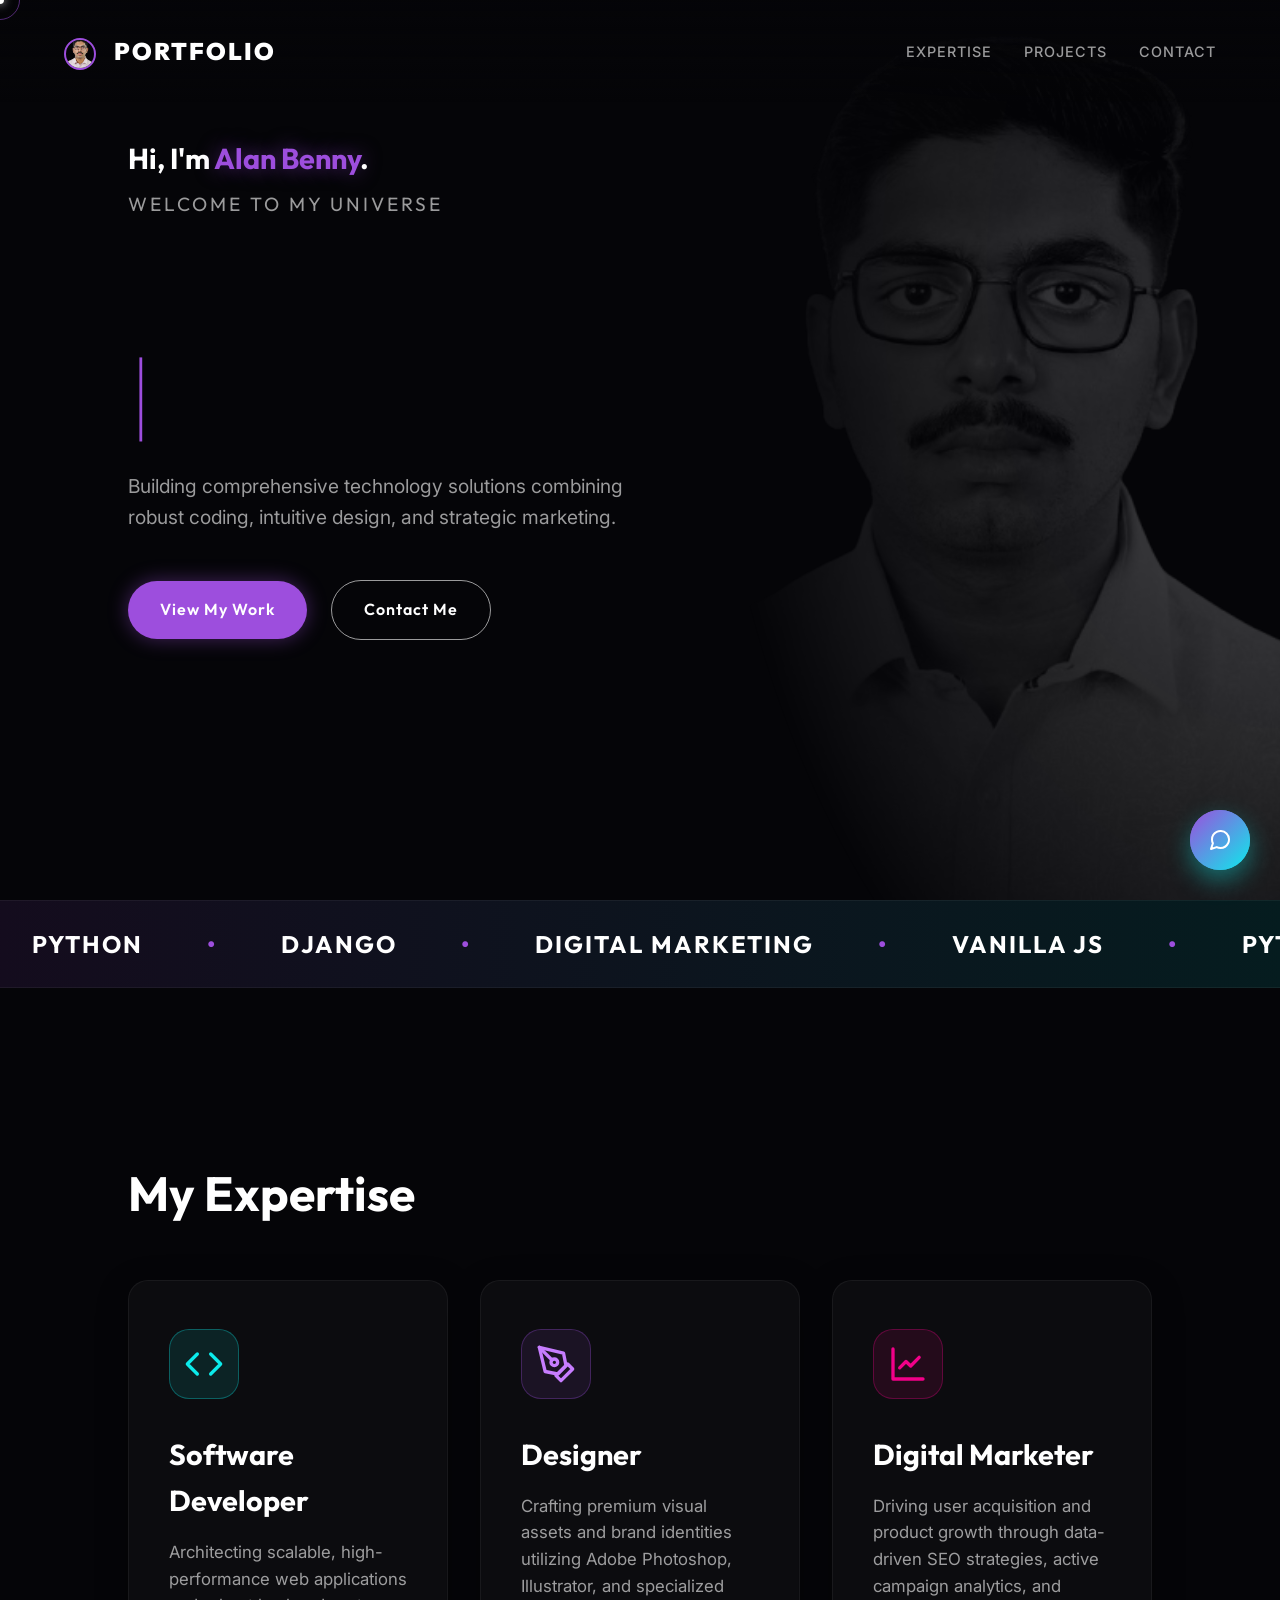
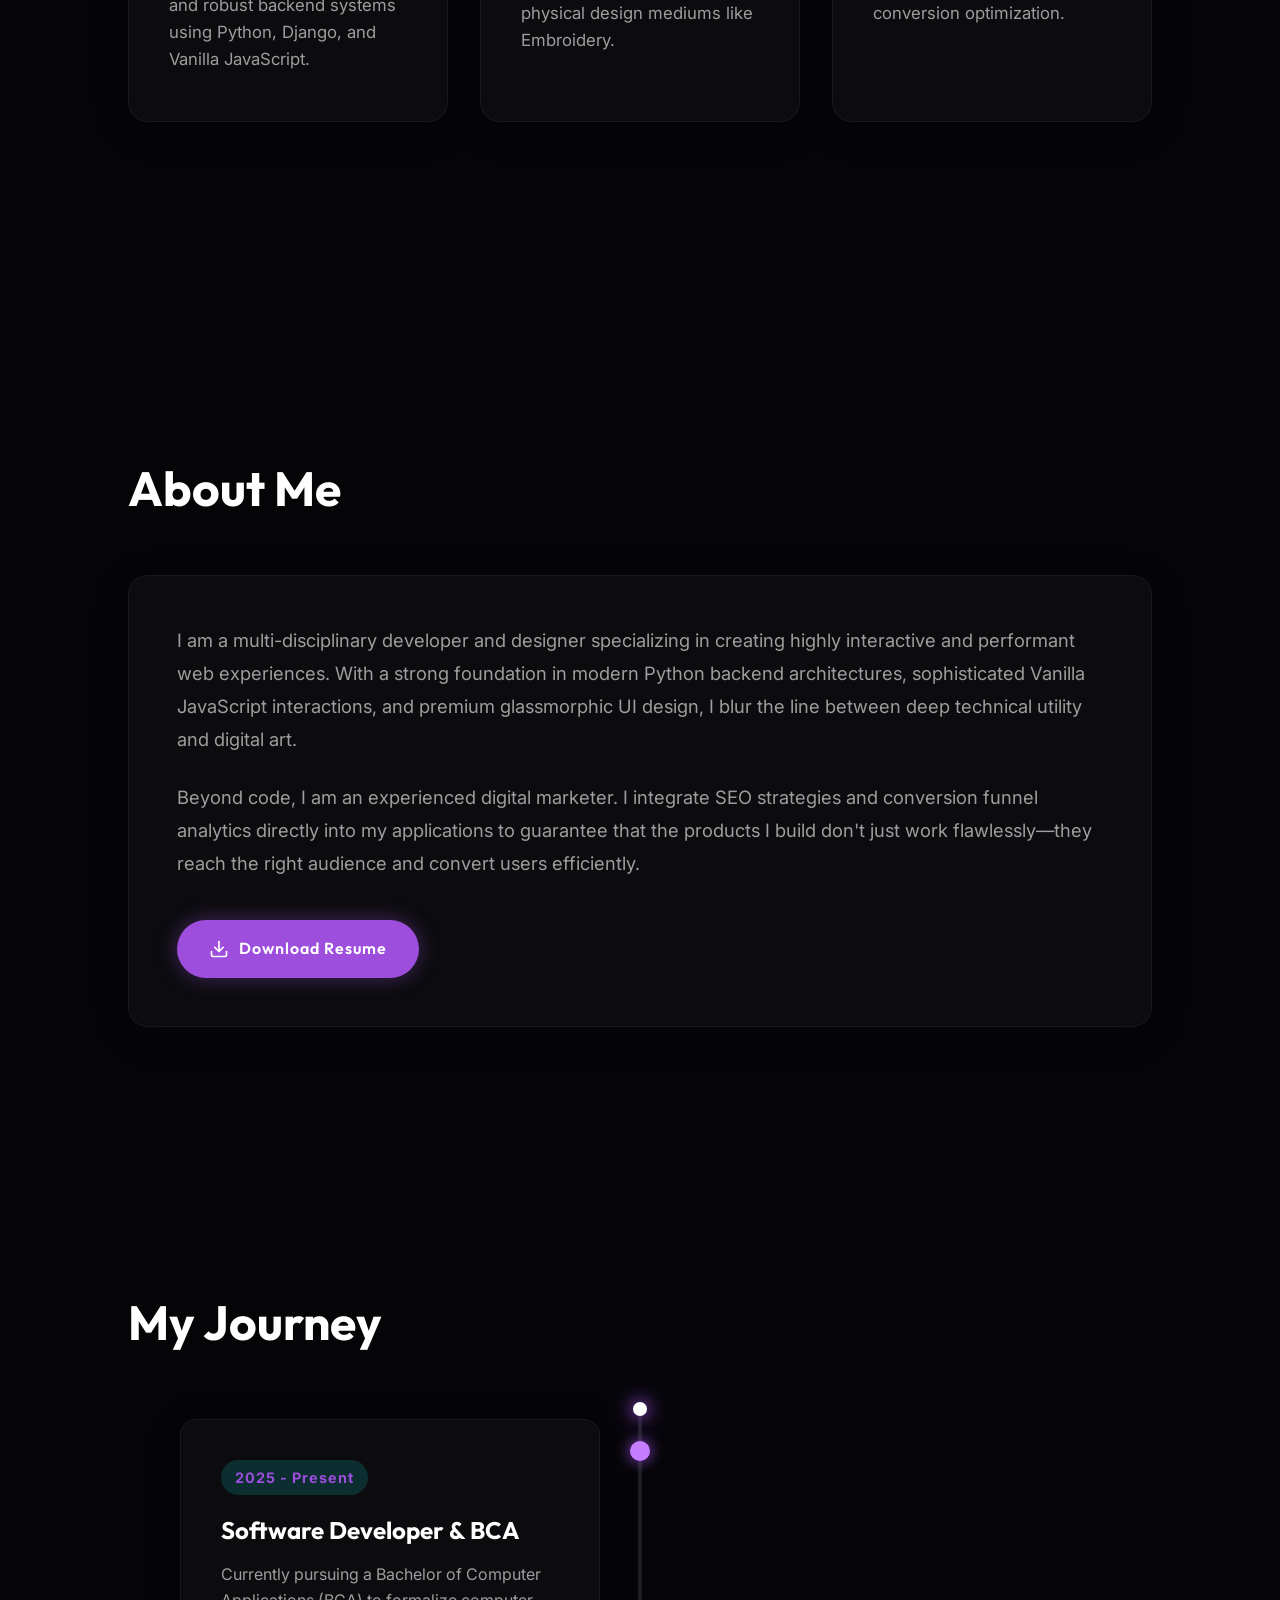
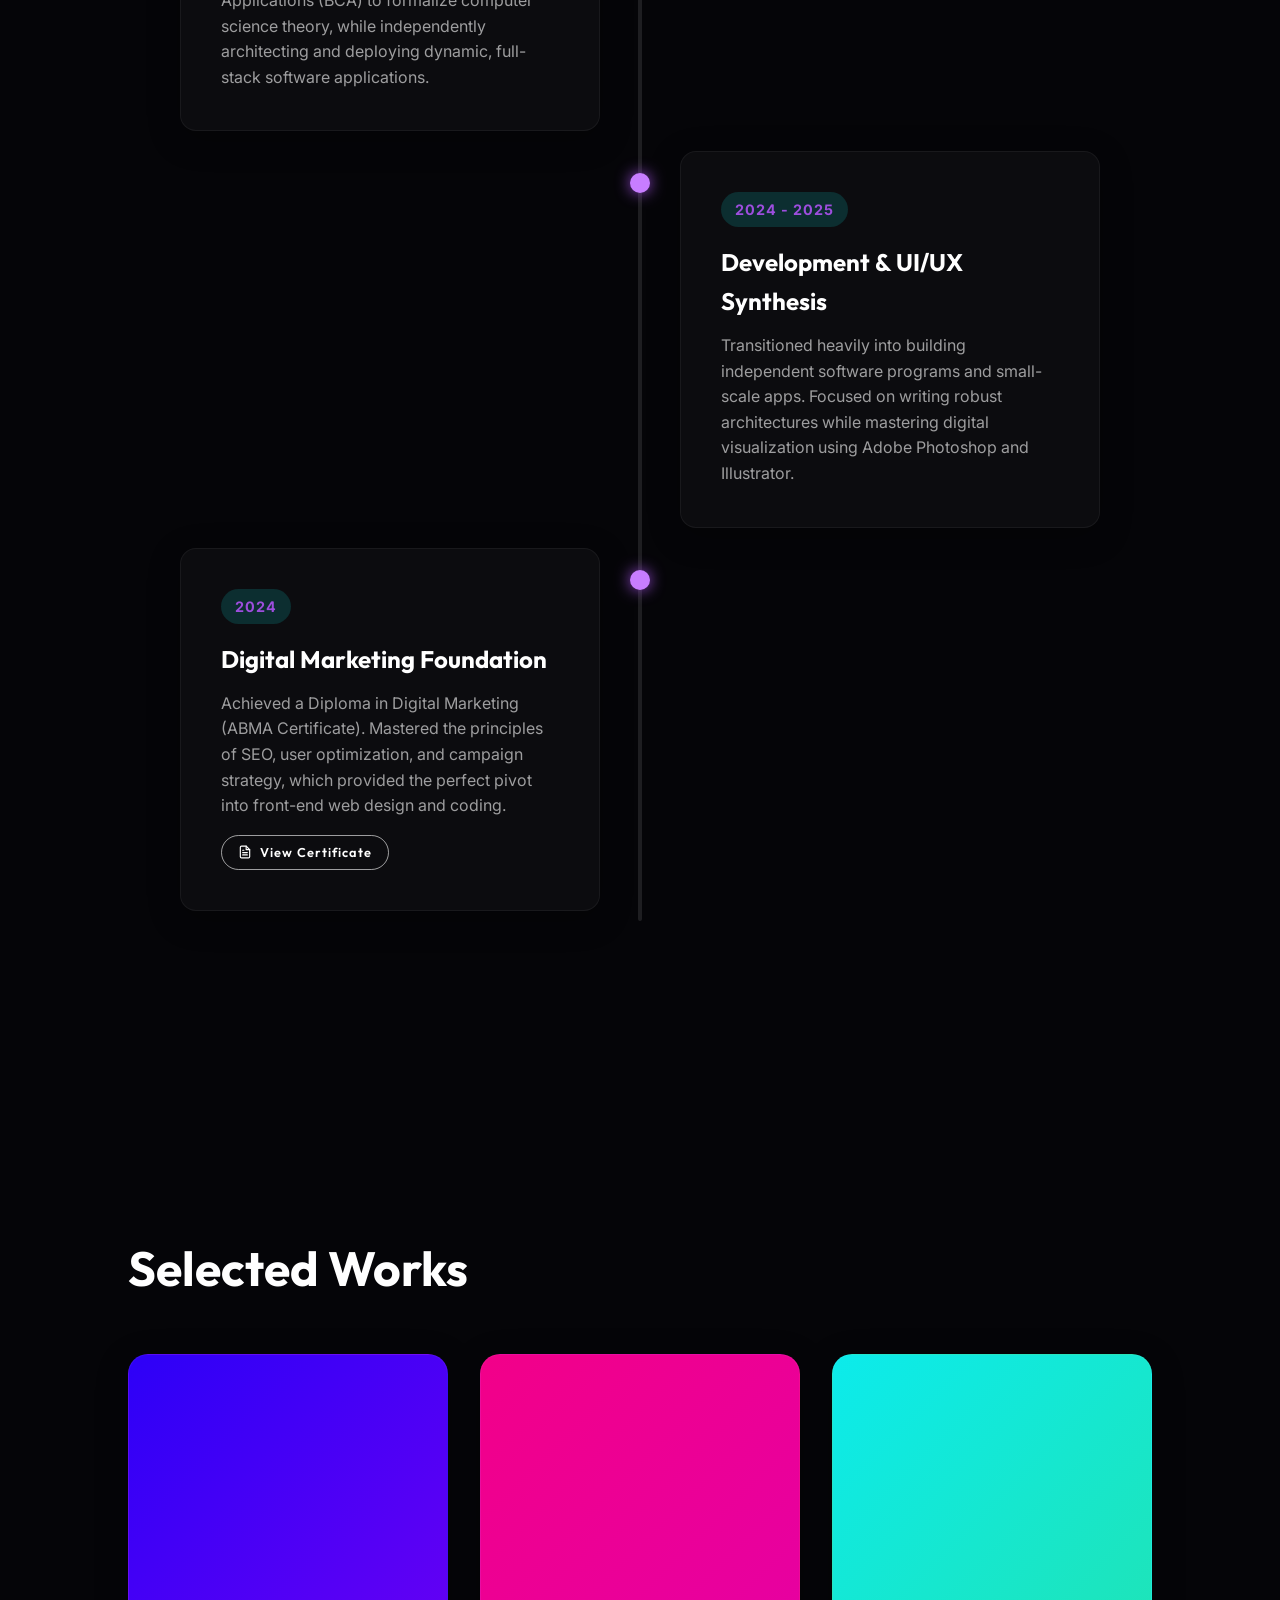
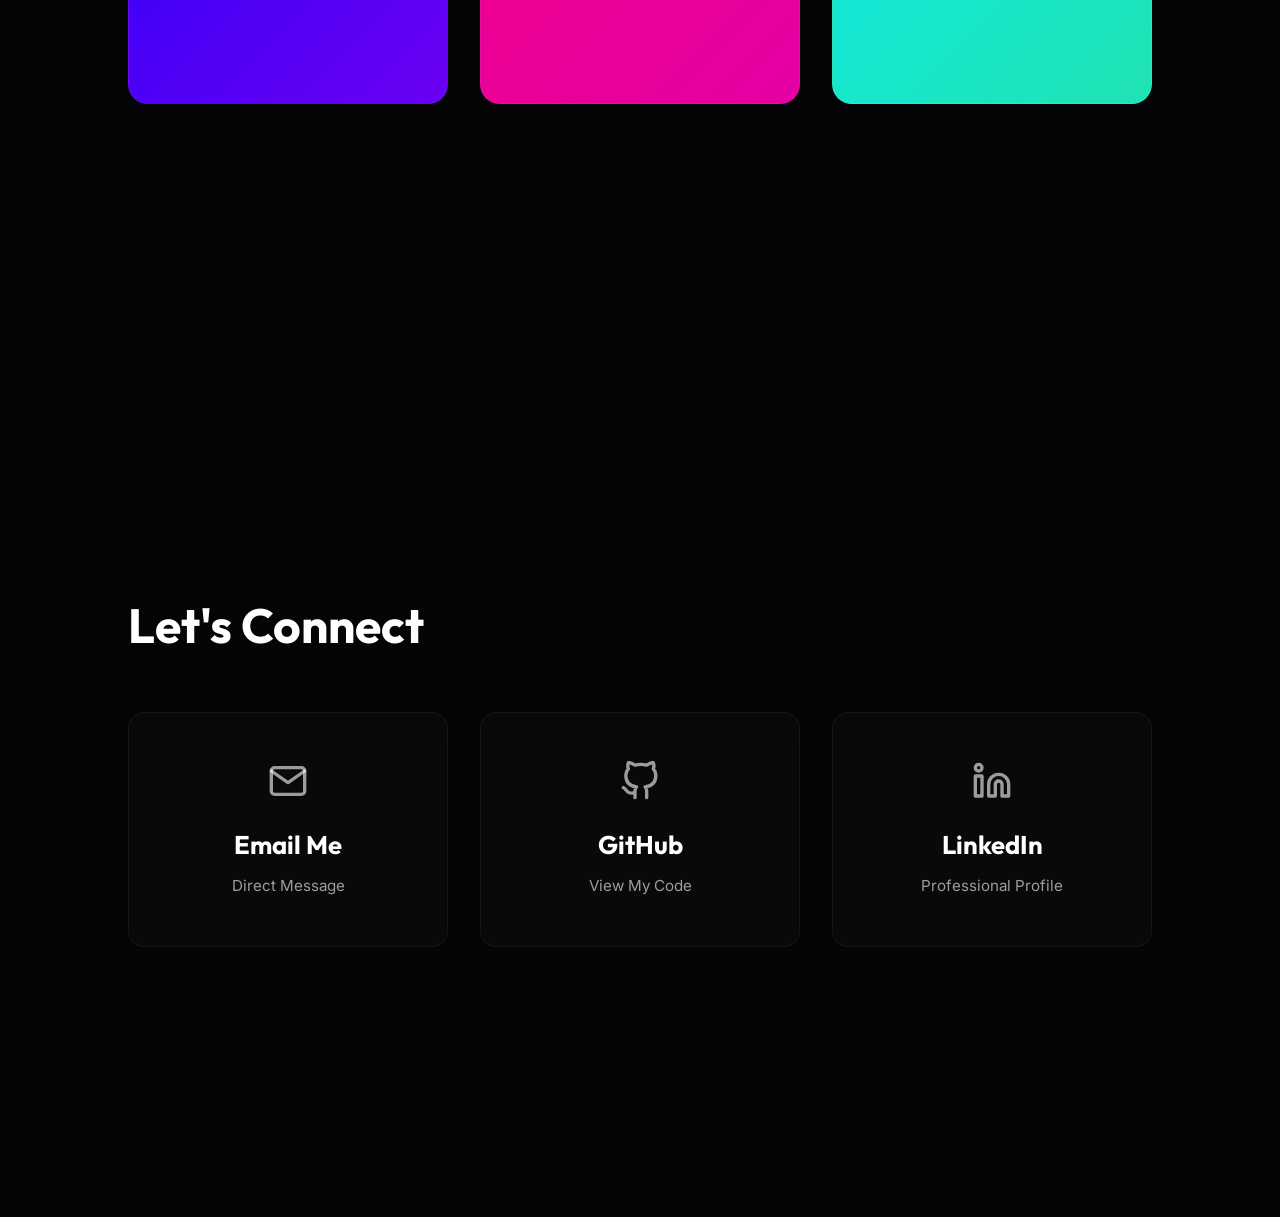
==== index.html @ 3f09ce55 "Complete 3D Personal Portfolio Build" ====
<!doctype html>
<html lang="en">
  <head>
    <meta charset="UTF-8" />
    <meta name="viewport" content="width=device-width, initial-scale=1.0" />
    <title>Portfolio | 3D Experience</title>
    <!-- Modern Typography -->
    <link rel="preconnect" href="https://fonts.googleapis.com">
    <link rel="preconnect" href="https://fonts.gstatic.com" crossorigin>
    <link href="https://fonts.googleapis.com/css2?family=Inter:wght@300;400;500;600&family=Outfit:wght@400;700;900&display=swap" rel="stylesheet">
    <link rel="stylesheet" href="./style.css">
    
    <!-- Import Maps -->
    <script type="importmap">
      {
        "imports": {
          "three": "https://esm.sh/three@0.160.0",
          "three/addons/": "https://esm.sh/three@0.160.0/examples/jsm/",
          "gsap": "https://esm.sh/gsap@3.12.4",
          "gsap/ScrollTrigger": "https://esm.sh/gsap@3.12.4/ScrollTrigger.js"
        }
      }
    </script>
  </head>
  <body>
    <!-- Custom Cursor -->
    <div class="custom-cursor"></div>
    <div class="custom-cursor-follower"></div>

    <!-- 3D Canvas Background -->
    <canvas class="webgl"></canvas>
    
    <!-- UI Overlay -->
    <div id="app">
      <nav class="navbar">
        <div class="logo">
          <img src="Alan Benny.png" alt="Logo" style="width: 32px; height: 32px; border-radius: 50%; object-fit: cover; vertical-align: middle; margin-right: 12px; border: 2px solid var(--accent-color);">
          Portfolio
        </div>
        <div class="nav-links">
          <a href="#expertise">Expertise</a>
          <a href="#projects">Projects</a>
          <a href="#contact">Contact</a>
        </div>
      </nav>

      <main class="content">
        <section id="hero" class="section">
          <!-- Melted Background Profile Photo -->
          <img src="Alan Benny.png" alt="Profile Background" class="hero-background-photo">

          <div class="hero-content">
            <p class="hero-name" style="font-size: 1.8rem; font-weight: 700; margin-bottom: 0.5rem; font-family: 'Outfit', sans-serif;">Hi, I'm <span class="accent">Alan Benny</span>.</p>
            <h2 class="subtitle">Welcome to my universe</h2>
            <h1 class="title">
              <span id="hero-type-1"></span><br>
              <span id="hero-type-2"></span><span id="hero-type-3" class="accent"></span><span class="blinking-cursor">|</span>
            </h1>
            <p class="description">Building comprehensive technology solutions combining robust coding, intuitive design, and strategic marketing.</p>
            <div class="cta-group">
              <a href="#projects" class="btn primary-btn">View My Work</a>
              <a href="#contact" class="btn secondary-btn">Contact Me</a>
            </div>
          </div>
        </section>

        <!-- Infinite Tech Stack Marquee -->
        <div class="marquee-container">
          <div class="marquee-content">
            <!-- Continuous loop text -->
            <span>PYTHON</span><span class="dot">•</span>
            <span>DJANGO</span><span class="dot">•</span>
            <span>DIGITAL MARKETING</span><span class="dot">•</span>
            <span>VANILLA JS</span><span class="dot">•</span>
            <!-- Duplicate for infinite effect -->
            <span>PYTHON</span><span class="dot">•</span>
            <span>DJANGO</span><span class="dot">•</span>
            <span>DIGITAL MARKETING</span><span class="dot">•</span>
            <span>VANILLA JS</span>
          </div>
        </div>

        <section id="expertise" class="section">
          <div class="container">
            <h2 class="section-title">My Expertise</h2>
            <div class="expertise-grid">
              
              <div class="expertise-card glass-panel" data-tilt>
                <div class="icon-wrapper software-icon">
                  <svg width="40" height="40" viewBox="0 0 24 24" fill="none" stroke="currentColor" stroke-width="2" stroke-linecap="round" stroke-linejoin="round"><polyline points="16 18 22 12 16 6"></polyline><polyline points="8 6 2 12 8 18"></polyline></svg>
                </div>
                <h3>Software Developer</h3>
                <p>Architecting scalable, high-performance web applications and robust backend systems using Python, Django, and Vanilla JavaScript.</p>
              </div>

              <div class="expertise-card glass-panel" data-tilt>
                <div class="icon-wrapper design-icon">
                  <svg width="40" height="40" viewBox="0 0 24 24" fill="none" stroke="currentColor" stroke-width="2" stroke-linecap="round" stroke-linejoin="round"><path d="M12 19l7-7 3 3-7 7-3-3z"></path><path d="M18 13l-1.5-7.5L2 2l3.5 14.5L13 18l5-5z"></path><path d="M2 2l7.586 7.586"></path><circle cx="11" cy="11" r="2"></circle></svg>
                </div>
                <h3>Designer</h3>
                <p>Crafting premium visual assets and brand identities utilizing Adobe Photoshop, Illustrator, and specialized physical design mediums like Embroidery.</p>
              </div>

              <div class="expertise-card glass-panel" data-tilt>
                <div class="icon-wrapper marketing-icon">
                  <svg width="40" height="40" viewBox="0 0 24 24" fill="none" stroke="currentColor" stroke-width="2" stroke-linecap="round" stroke-linejoin="round"><path d="M3 3v18h18"></path><path d="M18.7 8l-5.1 5.2-2.8-2.7L7 14.3"></path></svg>
                </div>
                <h3>Digital Marketer</h3>
                <p>Driving user acquisition and product growth through data-driven SEO strategies, active campaign analytics, and conversion optimization.</p>
              </div>

            </div>
          </div>
        </section>


        <section id="about" class="section">
          <div class="container">
            <h2 class="section-title">About Me</h2>
            <div class="glass-panel about-content">
              <p style="font-size: 1.15rem; color: var(--text-secondary); margin-bottom: 1.5rem; line-height: 1.8;">I am a multi-disciplinary developer and designer specializing in creating highly interactive and performant web experiences. With a strong foundation in modern Python backend architectures, sophisticated Vanilla JavaScript interactions, and premium glassmorphic UI design, I blur the line between deep technical utility and digital art.</p>
              <p style="font-size: 1.15rem; color: var(--text-secondary); margin-bottom: 2.5rem; line-height: 1.8;">Beyond code, I am an experienced digital marketer. I integrate SEO strategies and conversion funnel analytics directly into my applications to guarantee that the products I build don't just work flawlessly—they reach the right audience and convert users efficiently.</p>
              <div class="about-cta">
                <a href="Alan_Benny_Resume.pdf" class="btn primary-btn resume-btn" style="display: inline-flex; align-items: center; gap: 10px;">
                  <svg width="20" height="20" viewBox="0 0 24 24" fill="none" stroke="currentColor" stroke-width="2" stroke-linecap="round" stroke-linejoin="round"><path d="M21 15v4a2 2 0 0 1-2 2H5a2 2 0 0 1-2-2v-4"></path><polyline points="7 10 12 15 17 10"></polyline><line x1="12" y1="15" x2="12" y2="3"></line></svg>
                  Download Resume
                </a>
              </div>
            </div>
          </div>
        </section>

        <section id="journey" class="section">
          <div class="container">
            <h2 class="section-title">My Journey</h2>
            <div class="timeline">
              <div class="timeline-bg-line"></div>
              <div class="timeline-progress-line">
                <div class="timeline-progress-node"></div>
              </div>
              
              <!-- Timeline Item 1 -->
              <div class="timeline-item left">
                <div class="timeline-content glass-panel">
                  <span class="timeline-date">2025 - Present</span>
                  <h3>Software Developer & BCA</h3>
                  <p>Currently pursuing a Bachelor of Computer Applications (BCA) to formalize computer science theory, while independently architecting and deploying dynamic, full-stack software applications.</p>
                </div>
              </div>

              <!-- Timeline Item 2 -->
              <div class="timeline-item right">
                <div class="timeline-content glass-panel">
                  <span class="timeline-date">2024 - 2025</span>
                  <h3>Development & UI/UX Synthesis</h3>
                  <p>Transitioned heavily into building independent software programs and small-scale apps. Focused on writing robust architectures while mastering digital visualization using Adobe Photoshop and Illustrator.</p>
                </div>
              </div>

              <!-- Timeline Item 3 -->
              <div class="timeline-item left">
                <div class="timeline-content glass-panel">
                  <span class="timeline-date">2024</span>
                  <h3>Digital Marketing Foundation</h3>
                  <p>Achieved a Diploma in Digital Marketing (ABMA Certificate). Mastered the principles of SEO, user optimization, and campaign strategy, which provided the perfect pivot into front-end web design and coding.</p>
                  <a href="javascript:void(0)" id="viewCertBtn" class="btn secondary-btn" style="padding: 0.4rem 1rem; font-size: 0.8rem; margin-top: 1rem; display: inline-flex; align-items: center; gap: 8px;">
                    <svg width="14" height="14" viewBox="0 0 24 24" fill="none" stroke="currentColor" stroke-width="2" stroke-linecap="round" stroke-linejoin="round"><path d="M14 2H6a2 2 0 0 0-2 2v16a2 2 0 0 0 2 2h12a2 2 0 0 0 2-2V8z"></path><polyline points="14 2 14 8 20 8"></polyline><line x1="16" y1="13" x2="8" y2="13"></line><line x1="16" y1="17" x2="8" y2="17"></line><polyline points="10 9 9 9 8 9"></polyline></svg>
                    View Certificate
                  </a>
                </div>
              </div>

            </div>
          </div>
        </section>

        <section id="projects" class="section">
          <div class="container">
            <h2 class="section-title">Selected Works</h2>
            <div class="projects-grid">
              <div class="project-card glass-panel">
                <div class="project-overlay">
                  <h3>Benny Stores</h3>
                  <p>Credit & Inventory Management System</p>
                  <a href="project-benny.html" class="btn primary-btn btn-sm">View Project</a>
                </div>
              </div>
              <div class="project-card glass-panel">
                <div class="project-overlay">
                  <h3>FinanceTrack</h3>
                  <p>Group Expensing & Settlement Algorithm</p>
                  <a href="project-finance.html" class="btn primary-btn btn-sm">View Project</a>
                </div>
              </div>
              <div class="project-card glass-panel">
                <div class="project-overlay">
                  <h3>Upcoming Projects</h3>
                  <p>Next-Gen Applications built with AI Assistance</p>
                  <a href="project-upcoming.html" class="btn primary-btn btn-sm">View Pipeline</a>
                </div>
              </div>
            </div>
          </div>
        </section>

        <section id="contact" class="section">
          <div class="container">
            <h2 class="section-title">Let's Connect</h2>
            <div class="social-grid">
              <a href="mailto:alanbennyvellanjiyil@gmail.com" class="social-card glass-panel" target="_blank" rel="noopener">
                <!-- SVG Email Box -->
                <svg width="40" height="40" viewBox="0 0 24 24" fill="none" stroke="currentColor" stroke-width="2" stroke-linecap="round" stroke-linejoin="round"><path d="M4 4h16c1.1 0 2 .9 2 2v12c0 1.1-.9 2-2 2H4c-1.1 0-2-.9-2-2V6c0-1.1.9-2 2-2z"></path><polyline points="22,6 12,13 2,6"></polyline></svg>
                <h3>Email Me</h3>
                <p>Direct Message</p>
              </a>
              <a href="https://github.com/Alan212004" class="social-card glass-panel" target="_blank" rel="noopener">
                <!-- SVG Github -->
                <svg width="40" height="40" viewBox="0 0 24 24" fill="none" stroke="currentColor" stroke-width="2" stroke-linecap="round" stroke-linejoin="round"><path d="M9 19c-5 1.5-5-2.5-7-3m14 6v-3.87a3.37 3.37 0 0 0-.94-2.61c3.14-.35 6.44-1.54 6.44-7A5.44 5.44 0 0 0 20 4.77 5.07 5.07 0 0 0 19.91 1S18.73.65 16 2.48a13.38 13.38 0 0 0-7 0C6.27.65 5.09 1 5.09 1A5.07 5.07 0 0 0 5 4.77a5.44 5.44 0 0 0-1.5 3.78c0 5.42 3.3 6.61 6.44 7A3.37 3.37 0 0 0 9 18.13V22"></path></svg>
                <h3>GitHub</h3>
                <p>View My Code</p>
              </a>
              <a href="https://www.linkedin.com/in/alan-benny-87a0582b9/" class="social-card glass-panel" target="_blank" rel="noopener">
                <!-- SVG LinkedIn -->
                <svg width="40" height="40" viewBox="0 0 24 24" fill="none" stroke="currentColor" stroke-width="2" stroke-linecap="round" stroke-linejoin="round"><path d="M16 8a6 6 0 0 1 6 6v7h-4v-7a2 2 0 0 0-2-2 2 2 0 0 0-2 2v7h-4v-7a6 6 0 0 1 6-6z"></path><rect x="2" y="9" width="4" height="12"></rect><circle cx="4" cy="4" r="2"></circle></svg>
                <h3>LinkedIn</h3>
                <p>Professional Profile</p>
              </a>
            </div>
          </div>
        </section>

      </main>
    </div>

    <!-- AI Assistant Orb & Chat -->
    <div id="aiOrb" class="ai-orb">
      <svg width="24" height="24" viewBox="0 0 24 24" fill="none" stroke="currentColor" stroke-width="2" stroke-linecap="round" stroke-linejoin="round"><path d="M21 11.5a8.38 8.38 0 0 1-.9 3.8 8.5 8.5 0 0 1-7.6 4.7 8.38 8.38 0 0 1-3.8-.9L3 21l1.9-5.7a8.38 8.38 0 0 1-.9-3.8 8.5 8.5 0 0 1 4.7-7.6 8.38 8.38 0 0 1 3.8-.9h.5a8.48 8.48 0 0 1 8 8v.5z"></path></svg>
      <div class="orb-pulse"></div>
    </div>

    <div id="aiChatWindow" class="ai-chat-window glass-panel" style="display: none;">
      <div class="chat-header">
        <div class="header-left">
          <div class="status-dot"></div>
          <h4>Alan-AI</h4>
        </div>
        <button id="closeChat" class="close-chat-btn">&times;</button>
      </div>
      <div id="chatMessages" class="chat-messages">
        <div class="message ai-message">
          Hello! I am Alan's automated assistant. Ask me anything about his skills, projects, or how to contact him.
        </div>
      </div>
      <form id="chatForm" class="chat-input-area">
        <input type="text" id="chatInput" placeholder="Ask about Python, marketing..." required autocomplete="off">
        <button type="submit" class="send-btn">
          <svg width="18" height="18" viewBox="0 0 24 24" fill="none" stroke="currentColor" stroke-width="2"><line x1="22" y1="2" x2="11" y2="13"></line><polygon points="22 2 15 22 11 13 2 9 22 2"></polygon></svg>
        </button>
      </form>
    </div>

    <!-- Certificate Modal -->
    <div id="certModal" class="modal-overlay" style="display: none;">
      <div class="modal-container glass-panel">
        <div class="modal-header">
          <h3>ABMA Certification</h3>
          <button id="closeCert" class="close-modal-btn">&times;</button>
        </div>
        <div class="modal-body">
          <iframe id="certFrame" src="" width="100%" height="100%" frameborder="0"></iframe>
        </div>
      </div>
    </div>

    <script type="module" src="./main.js"></script>
  </body>
</html>
---- style.css ----
:root {
  --bg-color: #050508;
  --text-primary: #ffffff;
  --text-secondary: rgba(255, 255, 255, 0.6);
  --accent-color: #9d4edd;
  --accent-hover: #c77dff;
  --glass-bg: rgba(255, 255, 255, 0.03);
  --glass-border: rgba(255, 255, 255, 0.05);
}

* {
  margin: 0;
  padding: 0;
  box-sizing: border-box;
}

html {
  scroll-behavior: smooth;
}

body {
  font-family: 'Inter', sans-serif;
  background-color: var(--bg-color);
  color: var(--text-primary);
  overflow-x: hidden;
  line-height: 1.6;
  cursor: none; /* Hide default for custom cursor */
}

/* Custom Cursor */
.custom-cursor, .custom-cursor-follower {
  position: fixed;
  pointer-events: none;
  z-index: 9999;
  border-radius: 50%;
  transform: translate(-50%, -50%);
  transition: width 0.3s, height 0.3s, background 0.3s;
}

.custom-cursor {
  width: 8px;
  height: 8px;
  background-color: var(--text-primary);
  box-shadow: 0 0 10px rgba(255, 255, 255, 0.8);
}

.custom-cursor-follower {
  width: 40px;
  height: 40px;
  border: 1px solid rgba(157, 78, 221, 0.5);
}

.custom-cursor-follower.active {
  width: 60px;
  height: 60px;
  border-color: #0cebeb;
  background: rgba(12, 235, 235, 0.1);
}

h1, h2, h3, h4, .logo, .accent {
  font-family: 'Outfit', sans-serif;
}

.accent {
  color: var(--accent-color);
  text-shadow: 0 0 20px rgba(157, 78, 221, 0.5);
}

/* 3D Canvas Background */
canvas.webgl {
  position: fixed;
  top: 0;
  left: 0;
  width: 100vw;
  height: 100vh;
  outline: none;
  z-index: 0;
  pointer-events: none; /* Let clicks pass through to UI */
}

/* UI Structure */
#app {
  position: relative;
  z-index: 10;
  width: 100%;
}

.navbar {
  position: fixed;
  top: 0;
  left: 0;
  width: 100%;
  padding: 2rem 5%;
  display: flex;
  justify-content: space-between;
  align-items: center;
  z-index: 100;
  background: linear-gradient(to bottom, rgba(5,5,8,0.9) 0%, rgba(5,5,8,0) 100%);
}

.logo {
  font-size: 1.5rem;
  font-weight: 900;
  letter-spacing: 2px;
  text-transform: uppercase;
  cursor: pointer;
}

.nav-links {
  display: flex;
  gap: 2rem;
}

.nav-links a {
  color: var(--text-secondary);
  text-decoration: none;
  font-size: 0.9rem;
  font-weight: 500;
  transition: color 0.3s ease;
  text-transform: uppercase;
  letter-spacing: 1px;
}

.nav-links a:hover {
  color: var(--text-primary);
}

/* Tech Stack Marquee */
.marquee-container {
  width: 100vw;
  overflow: hidden;
  background: linear-gradient(90deg, rgba(157, 78, 221, 0.1), rgba(12, 235, 235, 0.1));
  padding: 1.5rem 0;
  border-top: 1px solid var(--glass-border);
  border-bottom: 1px solid var(--glass-border);
  position: relative;
  z-index: 5;
}

.marquee-content {
  display: flex;
  white-space: nowrap;
  animation: marquee 20s linear infinite;
}

.marquee-content span {
  font-family: 'Outfit', sans-serif;
  font-size: 1.5rem;
  font-weight: 700;
  color: var(--text-primary);
  letter-spacing: 2px;
  margin: 0 2rem;
}

.marquee-content .dot {
  color: var(--accent-color);
}

@keyframes marquee {
  0% { transform: translateX(0); }
  100% { transform: translateX(-50%); } 
}

.section {
  min-height: 100vh;
  padding: 6rem 10%;
  display: flex;
  flex-direction: column;
  justify-content: center;
  position: relative;
}

#hero {
  padding-top: 15vh;
  justify-content: flex-start;
}

.hero-background-photo {
  position: fixed; /* Fixes it to screen so it doesn't disappear on scroll */
  top: 0;
  right: 0; /* Originally placed on the right per user request */
  height: 100vh;
  width: 45vw; /* Keeps it strictly on the side */
  object-fit: cover;
  object-position: top center;
  z-index: 0; /* Sits at the very bottom beneath text */
  opacity: 0.25; /* Subliminal blending so text is readable */
  filter: grayscale(100%) contrast(1.2) brightness(0.8);
  /* Melts the left and bottom edges perfectly into the background */
  -webkit-mask-image: radial-gradient(ellipse 100% 100% at 100% 30%, black 40%, transparent 100%);
  mask-image: radial-gradient(ellipse 100% 100% at 100% 30%, black 40%, transparent 100%);
  pointer-events: none;
  mix-blend-mode: luminosity;
}

.subtitle {
  font-size: 1.2rem;
  font-weight: 400;
  color: var(--text-secondary);
  margin-bottom: 1rem;
  letter-spacing: 3px;
  text-transform: uppercase;
}

.title {
  font-size: clamp(3rem, 8vw, 6rem);
  font-weight: 900;
  line-height: 1.1;
  margin-bottom: 1.5rem;
}

.blinking-cursor {
  font-weight: 100;
  color: var(--accent-color);
  animation: blink 1s step-end infinite;
}

@keyframes blink {
  0%, 100% { opacity: 1; }
  50% { opacity: 0; }
}

.description {
  font-size: 1.2rem;
  color: var(--text-secondary);
  max-width: 500px;
  margin-bottom: 3rem;
}

.cta-group {
  display: flex;
  gap: 1.5rem;
  align-items: center;
}

.btn {
  padding: 1rem 2rem;
  border-radius: 30px;
  text-decoration: none;
  font-weight: 600;
  transition: all 0.3s ease;
  font-family: 'Outfit', sans-serif;
  letter-spacing: 1px;
}

.primary-btn {
  background-color: var(--accent-color);
  color: white;
  box-shadow: 0 0 20px rgba(157, 78, 221, 0.4);
}

.primary-btn:hover {
  background-color: var(--accent-hover);
  box-shadow: 0 0 30px rgba(157, 78, 221, 0.6);
  transform: translateY(-2px);
}

.secondary-btn {
  background-color: transparent;
  color: var(--text-primary);
  border: 1px solid var(--text-secondary);
}

.secondary-btn:hover {
  border-color: var(--text-primary);
  background-color: rgba(255,255,255,0.05);
  transform: translateY(-2px);
}

/* Glassmorphism Classes */
.glass-panel {
  background: var(--glass-bg);
  backdrop-filter: blur(10px);
  -webkit-backdrop-filter: blur(10px);
  border: 1px solid var(--glass-border);
  border-radius: 20px;
  padding: 3rem;
  box-shadow: 0 8px 32px 0 rgba(0, 0, 0, 0.3);
}

.section-title {
  font-size: 3rem;
  margin-bottom: 3rem;
  font-weight: 700;
}

.container {
  max-width: 1200px;
  width: 100%;
}

/* --- Expertise Section --- */
.expertise-grid {
  display: grid;
  grid-template-columns: repeat(auto-fit, minmax(300px, 1fr));
  gap: 2rem;
}

.expertise-card {
  padding: 3rem 2.5rem;
  display: flex;
  flex-direction: column;
  align-items: flex-start;
  transition: transform 0.4s ease, box-shadow 0.4s ease;
  transform-style: preserve-3d;
}

.expertise-card:hover {
  box-shadow: 0 15px 40px rgba(0, 0, 0, 0.5);
  border-color: rgba(255, 255, 255, 0.1);
}

.icon-wrapper {
  width: 70px;
  height: 70px;
  border-radius: 20px;
  display: flex;
  justify-content: center;
  align-items: center;
  margin-bottom: 2rem;
  transform: translateZ(30px);
}

.software-icon {
  background: rgba(12, 235, 235, 0.1);
  color: #0cebeb;
  border: 1px solid rgba(12, 235, 235, 0.3);
}

.design-icon {
  background: rgba(157, 78, 221, 0.1);
  color: #c77dff;
  border: 1px solid rgba(157, 78, 221, 0.3);
}

.marketing-icon {
  background: rgba(242, 0, 137, 0.1);
  color: #f20089;
  border: 1px solid rgba(242, 0, 137, 0.3);
}

.expertise-card h3 {
  font-size: 1.8rem;
  margin-bottom: 1rem;
  transform: translateZ(20px);
}

.expertise-card p {
  color: var(--text-secondary);
  font-size: 1.05rem;
  transform: translateZ(10px);
}

/* --- Journey Timeline --- */
.timeline {
  position: relative;
  max-width: 1000px;
  margin: 0 auto;
}

/* The vertical background line */
.timeline-bg-line {
  position: absolute;
  width: 4px;
  background: rgba(255, 255, 255, 0.1);
  top: 0;
  bottom: 0;
  left: 50%;
  margin-left: -2px;
  border-radius: 2px;
}

/* The glowing progress line */
.timeline-progress-line {
  position: absolute;
  width: 4px;
  background: linear-gradient(to bottom, rgba(12, 235, 235, 0), var(--accent-color));
  top: 0;
  height: 0%; /* GSAP animates this */
  left: 50%;
  margin-left: -2px;
  border-radius: 2px;
  box-shadow: 0 0 15px var(--accent-color);
  z-index: 0;
}

/* The moving glowing dot at the bottom of the progress line */
.timeline-progress-node {
  position: absolute;
  width: 14px;
  height: 14px;
  background: #fff;
  border-radius: 50%;
  bottom: 0;
  left: 50%;
  transform: translate(-50%, 50%);
  box-shadow: 0 0 15px var(--accent-color), 0 0 30px var(--accent-color);
  z-index: 2;
  animation: holographicPulse 2s infinite alternate;
}

@keyframes holographicPulse {
  0% { transform: translate(-50%, 50%) scale(1); opacity: 0.8; box-shadow: 0 0 10px var(--accent-color); }
  50% { transform: translate(-50%, 50%) scale(1.3); opacity: 1; box-shadow: 0 0 25px var(--accent-hover), 0 0 40px var(--accent-color); }
  100% { transform: translate(-50%, 50%) scale(0.9); opacity: 0.9; box-shadow: 0 0 15px var(--accent-color); }
}

.timeline-item {
  padding: 10px 40px;
  position: relative;
  background-color: inherit;
  width: 50%;
}

/* Dots on the line */
.timeline-item::after {
  content: '';
  position: absolute;
  width: 20px;
  height: 20px;
  right: -10px;
  background-color: var(--accent-hover);
  border: 4px solid var(--background);
  top: 32px;
  border-radius: 50%;
  z-index: 1;
  box-shadow: 0 0 15px var(--accent-color);
}

.timeline-item.left {
  left: 0;
}

.timeline-item.right {
  left: 50%;
}

/* Fix right item dots to the left side */
.timeline-item.right::after {
  left: -10px;
}

.timeline-content {
  padding: 2.5rem;
  border-radius: 16px;
  transform: translateY(0);
}

.timeline-date {
  display: inline-block;
  padding: 6px 14px;
  background: rgba(12, 235, 235, 0.15);
  color: var(--accent-color);
  border-radius: 20px;
  font-size: 0.9rem;
  font-weight: 700;
  margin-bottom: 1rem;
  letter-spacing: 1px;
}

.timeline-content h3 {
  font-size: 1.5rem;
  margin-bottom: 0.8rem;
}

.timeline-content p {
  color: var(--text-secondary);
  line-height: 1.6;
}

/* Mobile responsive timeline */
@media screen and (max-width: 768px) {
  .timeline-bg-line, .timeline-progress-line {
    left: 31px;
  }
  .timeline-item {
    width: 100%;
    padding-left: 70px;
    padding-right: 25px;
  }
  .timeline-item.left::after, .timeline-item.right::after {
    left: 21px;
  }
  .timeline-item.right {
    left: 0%;
  }
}

.projects-grid {
  display: grid;
  grid-template-columns: repeat(auto-fit, minmax(300px, 1fr));
  gap: 2rem;
}

.project-card {
  height: 350px;
  position: relative;
  overflow: hidden;
  padding: 0;
  border-radius: 20px;
  background-size: cover;
  background-position: center;
  transition: transform 0.4s ease, box-shadow 0.4s ease;
}

.project-card:nth-child(1) { background: linear-gradient(135deg, #2d00f7, #6a00f4); }
.project-card:nth-child(2) { background: linear-gradient(135deg, #f20089, #e500a4); }
.project-card:nth-child(3) { background: linear-gradient(135deg, #0cebeb, #20e3b2); }

.project-card:hover {
  transform: translateY(-10px);
  box-shadow: 0 15px 40px rgba(0, 0, 0, 0.5);
}

.project-overlay {
  position: absolute;
  top: 0;
  left: 0;
  width: 100%;
  height: 100%;
  background: linear-gradient(to top, rgba(15, 15, 20, 0.95), rgba(15, 15, 20, 0.1));
  display: flex;
  flex-direction: column;
  justify-content: flex-end;
  padding: 2.5rem;
  opacity: 0;
  transition: opacity 0.4s ease;
}

.project-card:hover .project-overlay {
  opacity: 1;
}

.project-overlay h3 {
  font-size: 1.5rem;
  margin-bottom: 0.5rem;
}

.project-overlay p {
  font-size: 0.9rem;
  color: var(--text-secondary);
  margin-bottom: 1.5rem;
}

.btn-sm {
  padding: 0.5rem 1.2rem;
  font-size: 0.9rem;
  width: fit-content;
}

.social-grid {
  display: grid;
  grid-template-columns: repeat(auto-fit, minmax(280px, 1fr));
  gap: 2rem;
  margin-top: 1rem;
}

.social-card {
  display: flex;
  flex-direction: column;
  align-items: center;
  justify-content: center;
  padding: 3rem 2rem;
  text-decoration: none;
  transition: transform 0.4s cubic-bezier(0.175, 0.885, 0.32, 1.275), box-shadow 0.4s, border-color 0.4s;
  border-radius: 16px;
  background: rgba(255, 255, 255, 0.02);
}

.social-card:hover {
  transform: translateY(-12px) scale(1.03);
  border-color: var(--accent-color);
  background: rgba(255, 255, 255, 0.05);
  box-shadow: 0 15px 35px rgba(12, 235, 235, 0.15);
}

.social-card svg {
  color: var(--text-secondary);
  margin-bottom: 1.5rem;
  transition: transform 0.4s ease, color 0.4s ease;
}

.social-card:hover svg {
  transform: scale(1.2);
  color: #0cebeb;
}

.social-card h3 {
  font-size: 1.6rem;
  font-family: 'Outfit', sans-serif;
  color: var(--text-primary);
  margin-bottom: 0.5rem;
  font-weight: 700;
}

.social-card p {
  color: var(--text-secondary);
  font-size: 0.95rem;
}

/* --- 10. Alan-AI Assistant --- */
.ai-orb {
  position: fixed;
  bottom: 30px;
  right: 30px;
  width: 60px;
  height: 60px;
  background: linear-gradient(135deg, var(--accent-color), #0cebeb);
  border-radius: 50%;
  display: flex;
  justify-content: center;
  align-items: center;
  cursor: pointer;
  z-index: 9000;
  box-shadow: 0 10px 25px rgba(12, 235, 235, 0.4);
  transition: transform 0.3s cubic-bezier(0.175, 0.885, 0.32, 1.275);
}

.ai-orb:hover {
  transform: scale(1.1) translateY(-5px);
}

.ai-orb svg {
  color: white;
  z-index: 2;
}

.orb-pulse {
  position: absolute;
  top: 0; left: 0; width: 100%; height: 100%;
  background: inherit;
  border-radius: 50%;
  z-index: 1;
  animation: pulseOrb 2s infinite ease-out;
}

@keyframes pulseOrb {
  0% { transform: scale(1); opacity: 0.8; }
  100% { transform: scale(1.6); opacity: 0; }
}

.ai-chat-window {
  position: fixed;
  bottom: 100px;
  right: 30px;
  width: 350px;
  height: 480px;
  z-index: 9000;
  display: flex;
  flex-direction: column;
  padding: 0;
  overflow: hidden;
  transform-origin: bottom right;
  animation: chatPop 0.3s cubic-bezier(0.175, 0.885, 0.32, 1.275);
}

@keyframes chatPop {
  0% { transform: scale(0.5); opacity: 0; }
  100% { transform: scale(1); opacity: 1; }
}

.chat-header {
  padding: 1.2rem 1.5rem;
  background: rgba(0, 0, 0, 0.3);
  border-bottom: 1px solid var(--glass-border);
  display: flex;
  justify-content: space-between;
  align-items: center;
}

.header-left {
  display: flex;
  align-items: center;
  gap: 10px;
}

.status-dot {
  width: 8px; height: 8px;
  background: #0cebeb;
  border-radius: 50%;
  box-shadow: 0 0 8px #0cebeb;
}

.chat-header h4 {
  font-family: 'Outfit', sans-serif;
  margin: 0;
  color: white;
  font-size: 1.1rem;
}

.close-chat-btn {
  background: none; border: none;
  color: var(--text-secondary);
  font-size: 1.8rem;
  cursor: pointer;
  line-height: 1;
  transition: color 0.2s;
}
.close-chat-btn:hover { color: white; }

.chat-messages {
  flex: 1;
  padding: 1.5rem;
  overflow-y: auto;
  display: flex;
  flex-direction: column;
  gap: 1rem;
}

.chat-messages::-webkit-scrollbar {
  width: 5px;
}
.chat-messages::-webkit-scrollbar-thumb {
  background: rgba(255,255,255,0.2);
  border-radius: 5px;
}

.message {
  padding: 10px 15px;
  border-radius: 12px;
  font-size: 0.9rem;
  max-width: 85%;
  line-height: 1.5;
  word-wrap: break-word;
}

.ai-message {
  background: rgba(255, 255, 255, 0.05);
  border: 1px solid var(--glass-border);
  align-self: flex-start;
  border-bottom-left-radius: 2px;
}

.user-message {
  background: linear-gradient(135deg, var(--accent-color), #8a3cdb);
  color: white;
  align-self: flex-end;
  border-bottom-right-radius: 2px;
  box-shadow: 0 4px 10px rgba(157, 78, 221, 0.3);
}

.chat-input-area {
  padding: 1rem 1.2rem;
  border-top: 1px solid var(--glass-border);
  display: flex;
  gap: 10px;
  background: rgba(0, 0, 0, 0.2);
}

.chat-input-area input {
  flex: 1;
  background: rgba(255, 255, 255, 0.05);
  border: 1px solid var(--glass-border);
  padding: 12px 15px;
  border-radius: 20px;
  color: white;
  font-family: 'Inter', sans-serif;
  outline: none;
  transition: border-color 0.3s;
}
.chat-input-area input:focus {
  border-color: #0cebeb;
  background: rgba(255, 255, 255, 0.08);
}

.send-btn {
  background: var(--accent-color);
  color: white;
  border: none;
  width: 42px; height: 42px;
  border-radius: 50%;
  cursor: pointer;
  display: flex; justify-content: center; align-items: center;
  transition: transform 0.2s, background 0.2s;
}
.send-btn:hover {
  transform: scale(1.1);
  background: #0cebeb;
}
.typing-indicator { font-style: italic; color: var(--text-secondary); font-size: 0.85rem; }
/* --- Certificate Modal --- */
.modal-overlay {
  position: fixed;
  top: 0;
  left: 0;
  width: 100%;
  height: 100%;
  background: rgba(0, 0, 0, 0.8);
  backdrop-filter: blur(8px);
  z-index: 2000;
  display: flex;
  align-items: center;
  justify-content: center;
  opacity: 0;
  animation: fadeIn 0.3s forwards;
}

@keyframes fadeIn {
  to { opacity: 1; }
}

.modal-container {
  width: 90%;
  max-width: 1000px;
  height: 85vh;
  display: flex;
  flex-direction: column;
  padding: 0 !important;
  overflow: hidden;
  border: 1px solid var(--accent-color);
  box-shadow: 0 0 50px rgba(12, 235, 235, 0.2);
}

.modal-header {
  padding: 1.5rem 2rem;
  background: rgba(255, 255, 255, 0.05);
  display: flex;
  justify-content: space-between;
  align-items: center;
  border-bottom: 1px solid var(--glass-border);
}

.modal-header h3 {
  font-family: 'Outfit', sans-serif;
  font-size: 1.2rem;
  color: var(--accent-color);
  margin: 0;
}

.close-modal-btn {
  background: none;
  border: none;
  color: var(--text-secondary);
  font-size: 2rem;
  cursor: pointer;
  line-height: 1;
  transition: color 0.3s;
}

.close-modal-btn:hover {
  color: var(--accent-color);
}

.modal-body {
  flex: 1;
  width: 100%;
  background: #000;
}

#certFrame {
  width: 100%;
  height: 100%;
  border: none;
}

@media (max-width: 768px) {
  .modal-container {
    width: 95%;
    height: 70vh;
  }
}
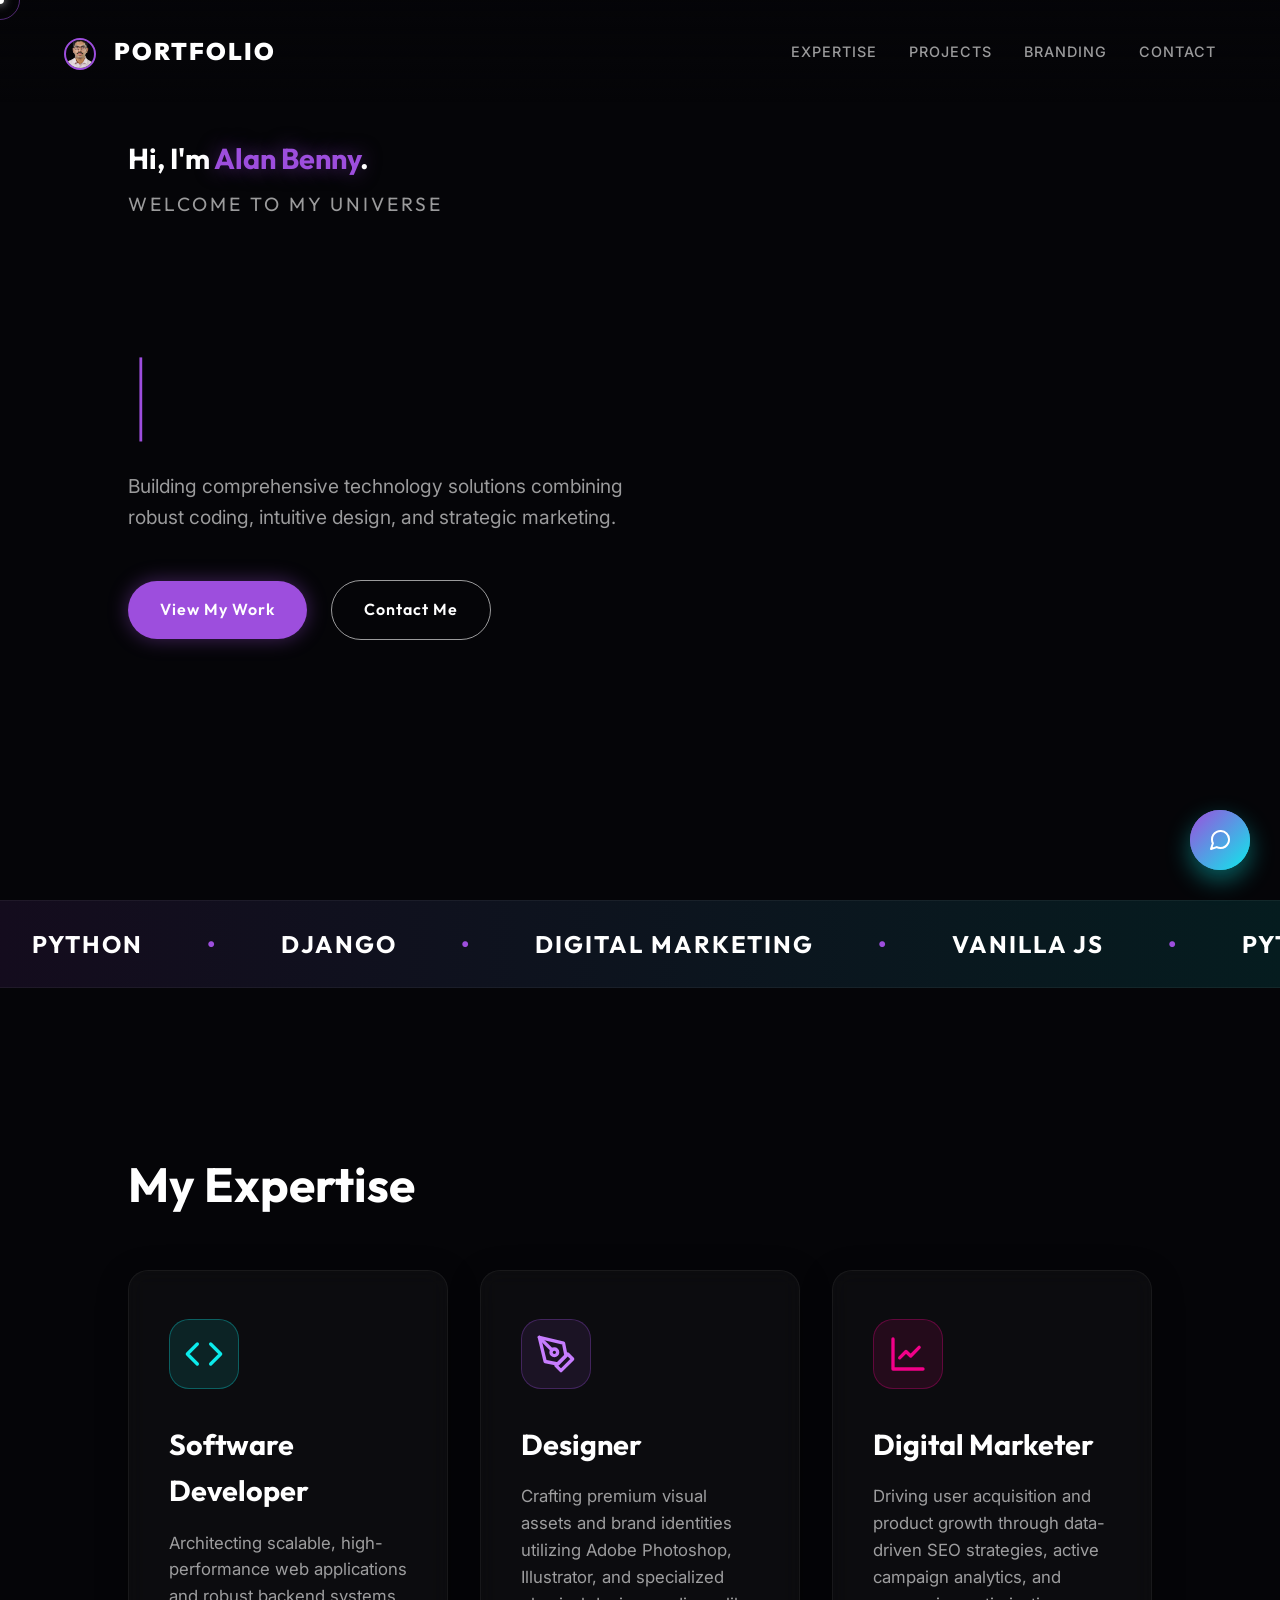
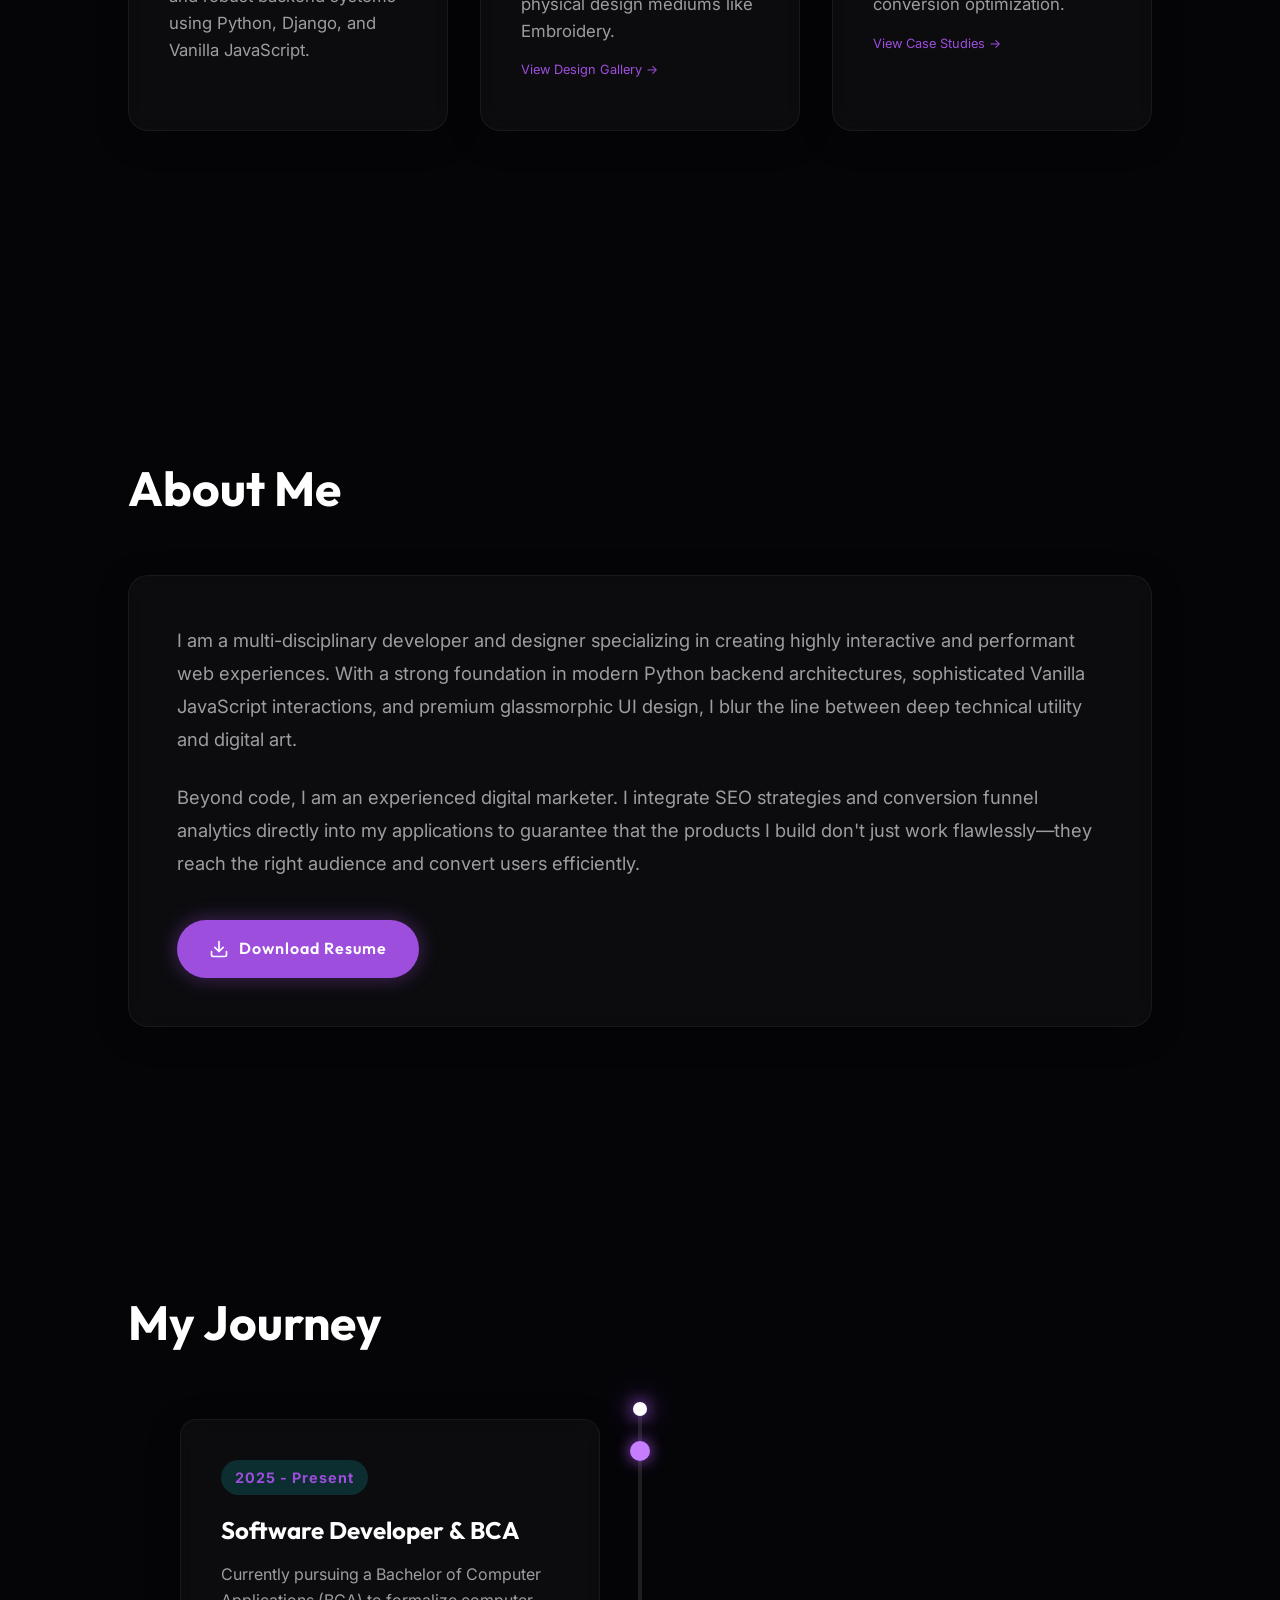
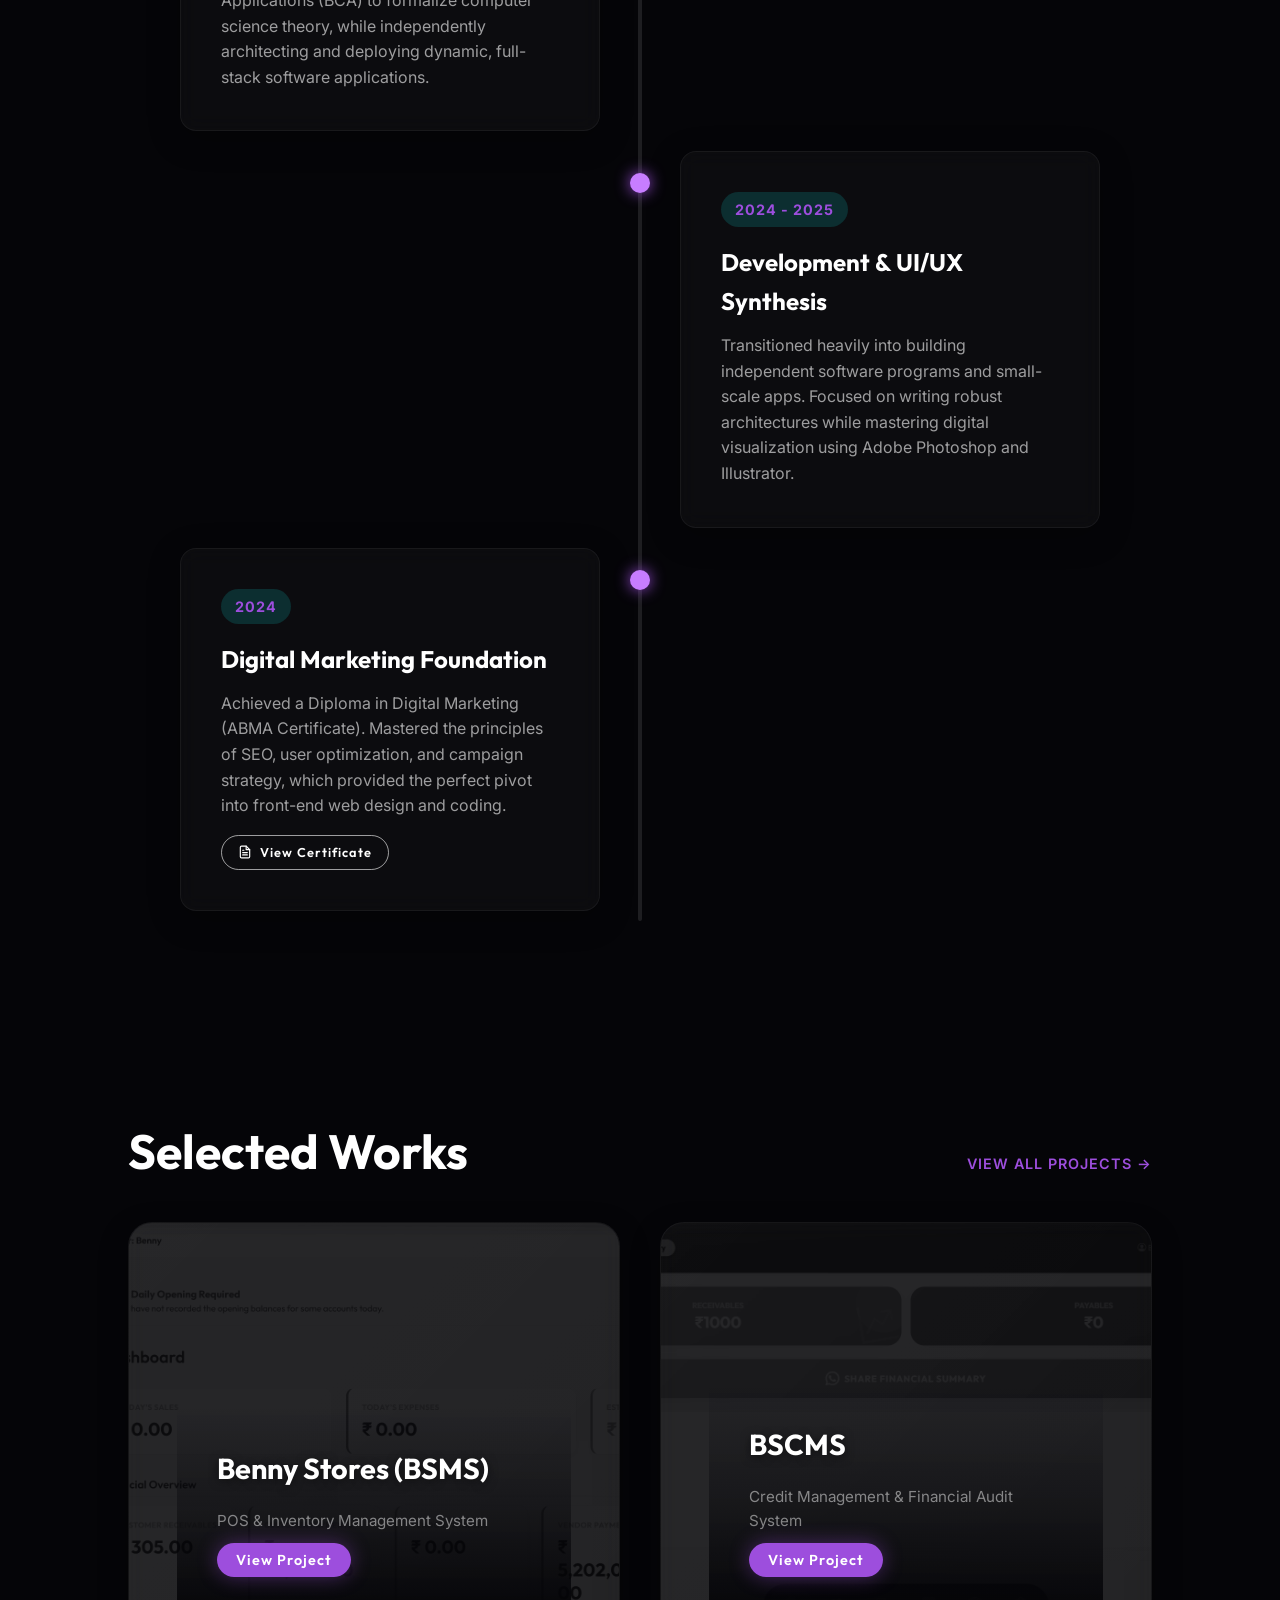
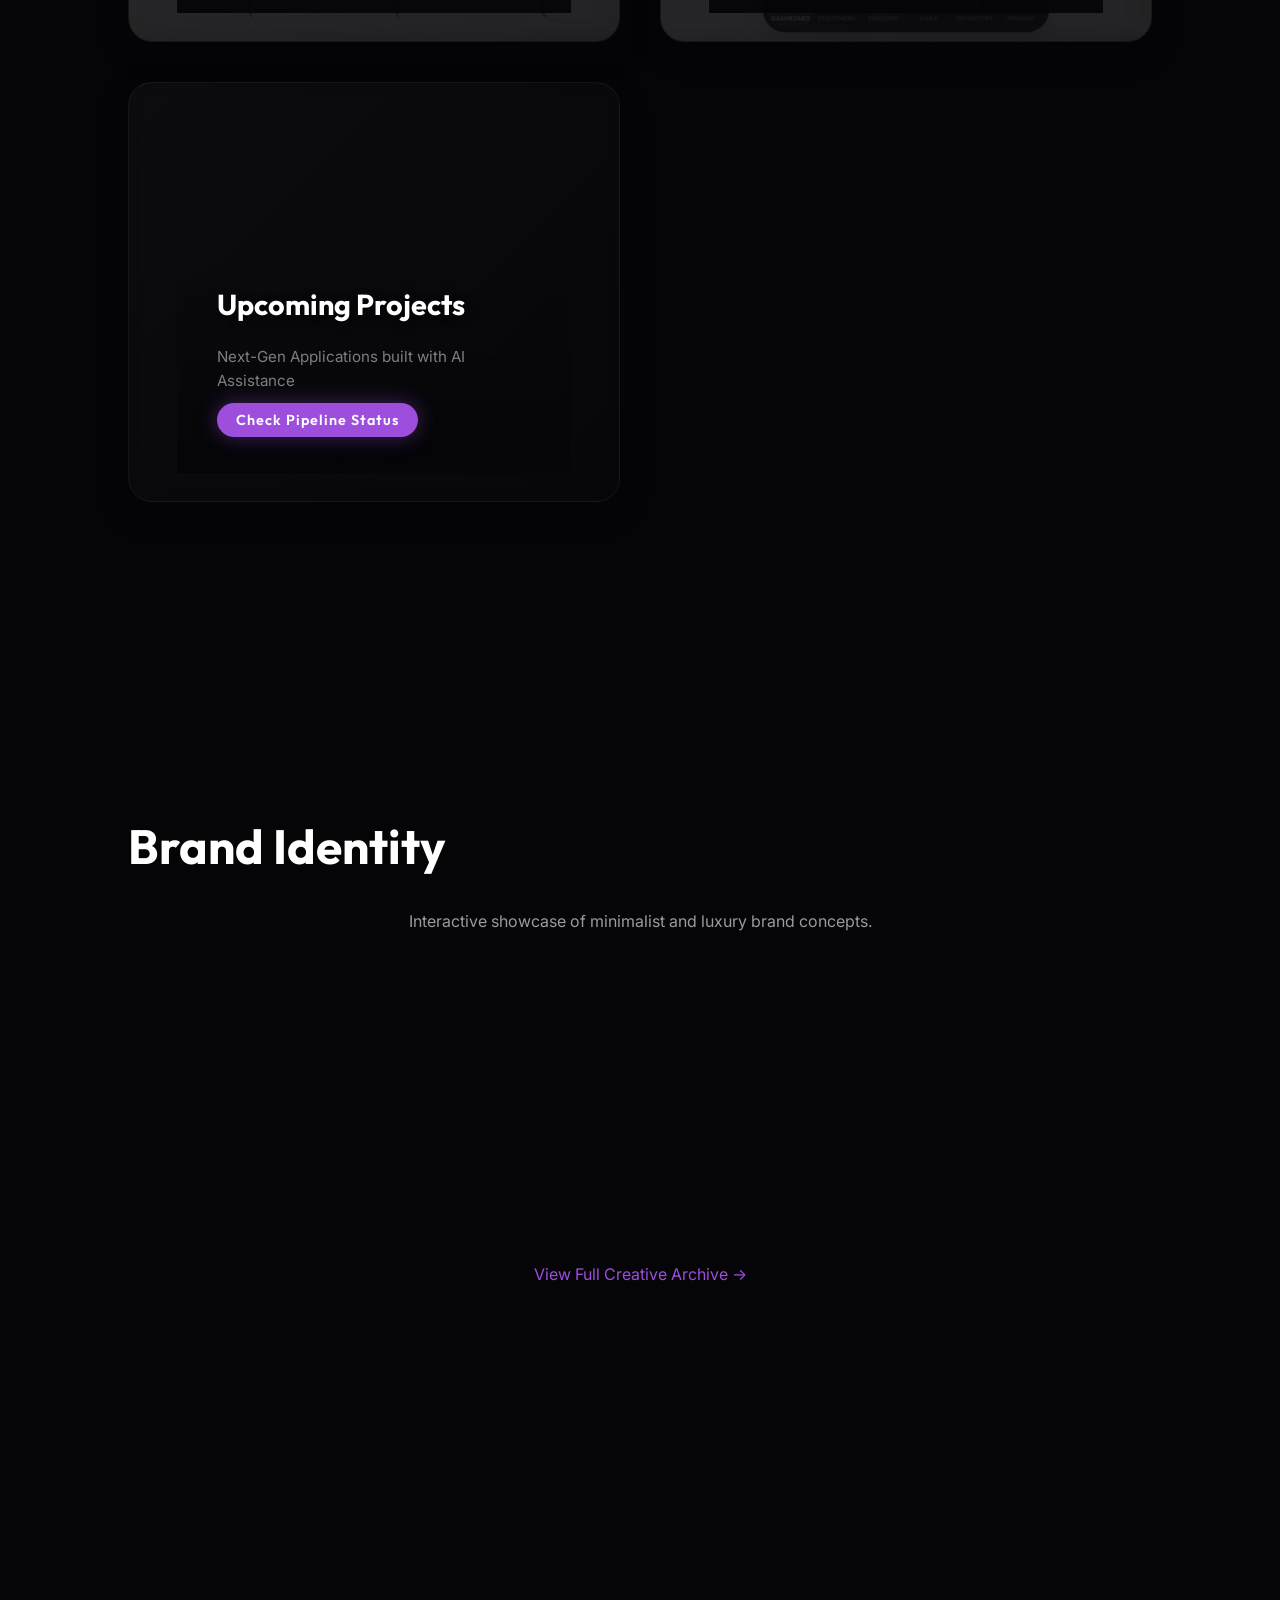
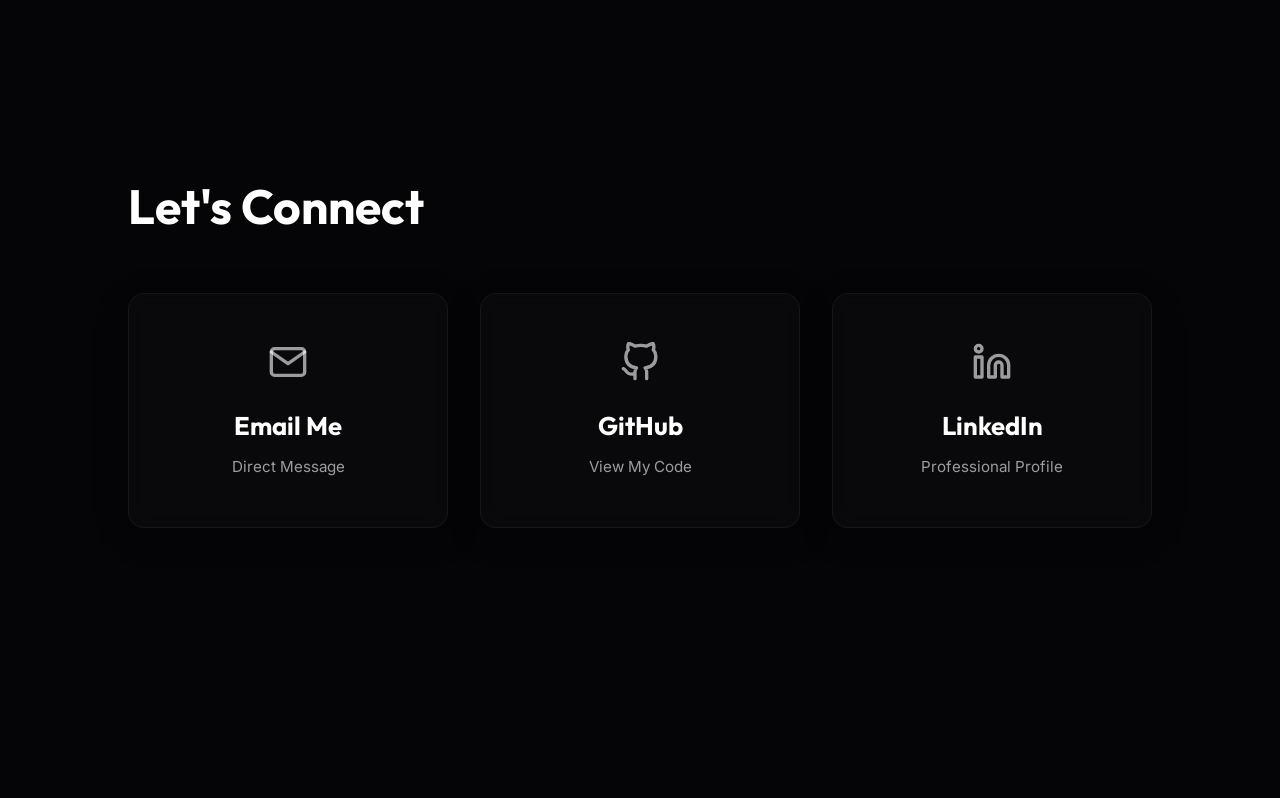
==== commit 84ae1eb6: "Integrated digital identity side visuals and fixed project detail visibility animations." ====
--- a/index.html
+++ b/index.html
@@ -3,7 +3,7 @@
   <head>
     <meta charset="UTF-8" />
     <meta name="viewport" content="width=device-width, initial-scale=1.0" />
-    <title>Portfolio | 3D Experience</title>
+    <title>Portfolio | ALAN BENNY</title>
     <!-- Modern Typography -->
     <link rel="preconnect" href="https://fonts.googleapis.com">
     <link rel="preconnect" href="https://fonts.gstatic.com" crossorigin>
@@ -32,24 +32,31 @@
     
     <!-- UI Overlay -->
     <div id="app">
+      <!-- Side Visual Elements (Revealed from About Section onwards) -->
+      <div class="side-visuals">
+        <div class="visual-portrait-left">
+          <img src="assets/profile/Alan Benny.png" alt="Profile Background">
+        </div>
+        <div class="visual-hologram-right">
+          <div class="scan-bar"></div>
+        </div>
+      </div>
       <nav class="navbar">
         <div class="logo">
-          <img src="Alan Benny.png" alt="Logo" style="width: 32px; height: 32px; border-radius: 50%; object-fit: cover; vertical-align: middle; margin-right: 12px; border: 2px solid var(--accent-color);">
+          <img src="assets/profile/Alan Benny.png" alt="Logo" style="width: 32px; height: 32px; border-radius: 50%; object-fit: cover; vertical-align: middle; margin-right: 12px; border: 2px solid var(--accent-color);">
           Portfolio
         </div>
         <div class="nav-links">
           <a href="#expertise">Expertise</a>
           <a href="#projects">Projects</a>
+          <a href="#branding">Branding</a>
           <a href="#contact">Contact</a>
         </div>
       </nav>
 
       <main class="content">
         <section id="hero" class="section">
-          <!-- Melted Background Profile Photo -->
-          <img src="Alan Benny.png" alt="Profile Background" class="hero-background-photo">
-
-          <div class="hero-content">
+           <div class="hero-content">
             <p class="hero-name" style="font-size: 1.8rem; font-weight: 700; margin-bottom: 0.5rem; font-family: 'Outfit', sans-serif;">Hi, I'm <span class="accent">Alan Benny</span>.</p>
             <h2 class="subtitle">Welcome to my universe</h2>
             <h1 class="title">
@@ -99,6 +106,7 @@
                 </div>
                 <h3>Designer</h3>
                 <p>Crafting premium visual assets and brand identities utilizing Adobe Photoshop, Illustrator, and specialized physical design mediums like Embroidery.</p>
+                <a href="projects.html#creative" class="accent-link" style="font-size: 0.8rem; text-decoration: none; margin-top: 1rem; display: inline-block;">View Design Gallery &rarr;</a>
               </div>
 
               <div class="expertise-card glass-panel" data-tilt>
@@ -107,13 +115,15 @@
                 </div>
                 <h3>Digital Marketer</h3>
                 <p>Driving user acquisition and product growth through data-driven SEO strategies, active campaign analytics, and conversion optimization.</p>
-              </div>
-
-            </div>
-          </div>
-        </section>
-
-
+                <a href="projects.html#creative" class="accent-link" style="font-size: 0.8rem; text-decoration: none; margin-top: 1rem; display: inline-block;">View Case Studies &rarr;</a>
+              </div>
+
+            </div>
+          </div>
+        </section>
+ 
+        </section>
+ 
         <section id="about" class="section">
           <div class="container">
             <h2 class="section-title">About Me</h2>
@@ -121,7 +131,7 @@
               <p style="font-size: 1.15rem; color: var(--text-secondary); margin-bottom: 1.5rem; line-height: 1.8;">I am a multi-disciplinary developer and designer specializing in creating highly interactive and performant web experiences. With a strong foundation in modern Python backend architectures, sophisticated Vanilla JavaScript interactions, and premium glassmorphic UI design, I blur the line between deep technical utility and digital art.</p>
               <p style="font-size: 1.15rem; color: var(--text-secondary); margin-bottom: 2.5rem; line-height: 1.8;">Beyond code, I am an experienced digital marketer. I integrate SEO strategies and conversion funnel analytics directly into my applications to guarantee that the products I build don't just work flawlessly—they reach the right audience and convert users efficiently.</p>
               <div class="about-cta">
-                <a href="Alan_Benny_Resume.pdf" class="btn primary-btn resume-btn" style="display: inline-flex; align-items: center; gap: 10px;">
+                <a href="assets/docs/Alan_Benny_Resume.pdf" class="btn primary-btn resume-btn" style="display: inline-flex; align-items: center; gap: 10px;">
                   <svg width="20" height="20" viewBox="0 0 24 24" fill="none" stroke="currentColor" stroke-width="2" stroke-linecap="round" stroke-linejoin="round"><path d="M21 15v4a2 2 0 0 1-2 2H5a2 2 0 0 1-2-2v-4"></path><polyline points="7 10 12 15 17 10"></polyline><line x1="12" y1="15" x2="12" y2="3"></line></svg>
                   Download Resume
                 </a>
@@ -176,32 +186,65 @@
 
         <section id="projects" class="section">
           <div class="container">
-            <h2 class="section-title">Selected Works</h2>
+            <div style="display: flex; justify-content: space-between; align-items: baseline; margin-bottom: 2rem;">
+              <h2 class="section-title" style="margin-bottom: 0;">Selected Works</h2>
+              <a href="projects.html" class="accent-link" style="text-decoration: none; font-weight: 600; font-size: 0.9rem; text-transform: uppercase; letter-spacing: 1px;">View All Projects &rarr;</a>
+            </div>
             <div class="projects-grid">
-              <div class="project-card glass-panel">
+              <div class="project-card glass-panel" style="--thumb: url('assets/bsms/bsms_dashboard.png');">
+                <div class="card-thumbnail" style="background-image: var(--thumb);"></div>
+                <div class="card-glow"></div>
                 <div class="project-overlay">
-                  <h3>Benny Stores</h3>
-                  <p>Credit & Inventory Management System</p>
+                  <h3>Benny Stores (BSMS)</h3>
+                  <p>POS & Inventory Management System</p>
                   <a href="project-benny.html" class="btn primary-btn btn-sm">View Project</a>
                 </div>
               </div>
-              <div class="project-card glass-panel">
+              <div class="project-card glass-panel" style="--thumb: url('assets/bscms/bscms_dashboard.png');">
+                <div class="card-thumbnail" style="background-image: var(--thumb);"></div>
+                <div class="card-glow"></div>
                 <div class="project-overlay">
-                  <h3>FinanceTrack</h3>
-                  <p>Group Expensing & Settlement Algorithm</p>
-                  <a href="project-finance.html" class="btn primary-btn btn-sm">View Project</a>
-                </div>
-              </div>
-              <div class="project-card glass-panel">
+                  <h3>BSCMS</h3>
+                  <p>Credit Management & Financial Audit System</p>
+                  <a href="project-bscms.html" class="btn primary-btn btn-sm">View Project</a>
+                </div>
+              </div>
+              <div class="project-card glass-panel" style="--thumb: url('https://images.unsplash.com/photo-1639762681485-074b7f938ba0?q=80&w=2832&auto=format&fit=crop');">
+                <div class="card-thumbnail" style="background-image: var(--thumb);"></div>
+                <div class="card-glow"></div>
                 <div class="project-overlay">
                   <h3>Upcoming Projects</h3>
                   <p>Next-Gen Applications built with AI Assistance</p>
-                  <a href="project-upcoming.html" class="btn primary-btn btn-sm">View Pipeline</a>
-                </div>
-              </div>
-            </div>
-          </div>
-        </section>
+                  <a href="project-upcoming.html" class="btn primary-btn btn-sm">Check Pipeline Status</a>
+                </div>
+              </div>
+            </div>
+          </div>
+        </section>
+        <section id="branding" class="section">
+          <div class="container">
+            <h2 class="section-title">Brand Identity</h2>
+            <p style="text-align: center; color: var(--text-secondary); margin-bottom: 3rem; margin-top: -1.5rem;">Interactive showcase of minimalist and luxury brand concepts.</p>
+            <div class="logo-grid" id="logoGrid">
+              <div class="logo-item glass-panel">
+                <img src="assets/branding/benny_logo.png" alt="Benny Logo Original">
+              </div>
+              <div class="logo-item glass-panel">
+                <img src="assets/branding/designWorks/benny_stores_gold_logo.png" alt="Benny Stores Luxury Gold">
+              </div>
+              <div class="logo-item glass-panel">
+                <img src="assets/branding/designWorks/benny_stores_3d_logo.png" alt="Benny Stores 3D Concept">
+              </div>
+              <div class="logo-item glass-panel">
+                <img src="assets/branding/designWorks/benny_stores_icon.png" alt="Benny Stores Icon System">
+              </div>
+            </div>
+            <div style="text-align: center; margin-top: 3rem;">
+              <a href="projects.html#creative" class="accent-link" style="text-decoration: none;">View Full Creative Archive &rarr;</a>
+            </div>
+          </div>
+        </section>
+
 
         <section id="contact" class="section">
           <div class="container">
@@ -213,7 +256,7 @@
                 <h3>Email Me</h3>
                 <p>Direct Message</p>
               </a>
-              <a href="https://github.com/Alan212004" class="social-card glass-panel" target="_blank" rel="noopener">
+              <a href="https://github.com/Website-alan" class="social-card glass-panel" target="_blank" rel="noopener">
                 <!-- SVG Github -->
                 <svg width="40" height="40" viewBox="0 0 24 24" fill="none" stroke="currentColor" stroke-width="2" stroke-linecap="round" stroke-linejoin="round"><path d="M9 19c-5 1.5-5-2.5-7-3m14 6v-3.87a3.37 3.37 0 0 0-.94-2.61c3.14-.35 6.44-1.54 6.44-7A5.44 5.44 0 0 0 20 4.77 5.07 5.07 0 0 0 19.91 1S18.73.65 16 2.48a13.38 13.38 0 0 0-7 0C6.27.65 5.09 1 5.09 1A5.07 5.07 0 0 0 5 4.77a5.44 5.44 0 0 0-1.5 3.78c0 5.42 3.3 6.61 6.44 7A3.37 3.37 0 0 0 9 18.13V22"></path></svg>
                 <h3>GitHub</h3>
--- a/style.css
+++ b/style.css
@@ -175,22 +175,105 @@
   justify-content: flex-start;
 }
 
-.hero-background-photo {
-  position: fixed; /* Fixes it to screen so it doesn't disappear on scroll */
+/* --- Side Visuals (Revealed from About Section) --- */
+.side-visuals {
+  position: fixed;
   top: 0;
-  right: 0; /* Originally placed on the right per user request */
+  left: 0;
+  width: 100%;
   height: 100vh;
-  width: 45vw; /* Keeps it strictly on the side */
+  pointer-events: none;
+  z-index: 1;
+  opacity: 0; /* Fade in via JS */
+  transition: opacity 1s ease;
+}
+
+.visual-portrait-left {
+  position: absolute;
+  top: 10vh;
+  left: -5%;
+  height: 90vh;
+  width: 45vw;
+  opacity: 0.15;
+  filter: grayscale(100%) contrast(1.2) brightness(0.8);
+  mix-blend-mode: luminosity;
+  -webkit-mask-image: radial-gradient(circle at 20% 50%, black 30%, transparent 80%);
+  mask-image: radial-gradient(circle at 20% 50%, black 30%, transparent 80%);
+}
+
+.visual-portrait-left img {
+  height: 100%;
+  width: 100%;
   object-fit: cover;
-  object-position: top center;
-  z-index: 0; /* Sits at the very bottom beneath text */
-  opacity: 0.25; /* Subliminal blending so text is readable */
-  filter: grayscale(100%) contrast(1.2) brightness(0.8);
-  /* Melts the left and bottom edges perfectly into the background */
-  -webkit-mask-image: radial-gradient(ellipse 100% 100% at 100% 30%, black 40%, transparent 100%);
-  mask-image: radial-gradient(ellipse 100% 100% at 100% 30%, black 40%, transparent 100%);
-  pointer-events: none;
-  mix-blend-mode: luminosity;
+}
+
+.visual-hologram-right {
+  position: absolute;
+  top: 0;
+  right: 0;
+  width: 30vw;
+  height: 100%;
+  display: flex;
+  flex-direction: column;
+  justify-content: center;
+  padding-right: 5%;
+}
+
+.tech-badge-v2 {
+  position: absolute;
+  right: 5%;
+  background: rgba(12, 235, 235, 0.03);
+  color: #0cebeb;
+  padding: 1rem 2rem;
+  border: 1px solid rgba(12, 235, 235, 0.2);
+  border-radius: 4px;
+  backdrop-filter: blur(5px);
+  display: flex;
+  flex-direction: column;
+  gap: 5px;
+  font-family: 'Outfit', sans-serif;
+  animation: floatHologram 4s infinite ease-in-out alternate;
+}
+
+.tech-badge-v2 .label {
+  font-size: 0.7rem;
+  font-weight: 800;
+  letter-spacing: 2px;
+  opacity: 0.6;
+}
+
+.tech-badge-v2 .value {
+  font-size: 1rem;
+  font-weight: 600;
+  letter-spacing: 1px;
+}
+
+.scan-bar {
+  position: absolute;
+  top: 0;
+  right: 0;
+  width: 50%;
+  height: 2px;
+  background: linear-gradient(90deg, transparent, #9d4edd, transparent);
+  box-shadow: 0 0 15px #9d4edd;
+  animation: scanVertical 8s linear infinite;
+  opacity: 0.3;
+}
+
+@keyframes scanVertical {
+  0% { top: 0; opacity: 0; }
+  10% { opacity: 0.3; }
+  90% { opacity: 0.3; }
+  100% { top: 100%; opacity: 0; }
+}
+
+@keyframes floatHologram {
+  0% { transform: translateY(0) translateX(0); }
+  100% { transform: translateY(-20px) translateX(-10px); }
+}
+
+@media (max-width: 1024px) {
+  .side-visuals { display: none; } /* Hide on small screens for readability */
 }
 
 .subtitle {
@@ -488,58 +571,102 @@
 
 .projects-grid {
   display: grid;
-  grid-template-columns: repeat(auto-fit, minmax(300px, 1fr));
-  gap: 2rem;
+  grid-template-columns: repeat(auto-fit, minmax(320px, 1fr));
+  gap: 2.5rem;
 }
 
 .project-card {
-  height: 350px;
   position: relative;
+  height: 420px;
+  border-radius: 24px;
+  border: 1px solid var(--glass-border);
   overflow: hidden;
-  padding: 0;
-  border-radius: 20px;
-  background-size: cover;
-  background-position: center;
-  transition: transform 0.4s ease, box-shadow 0.4s ease;
-}
-
-.project-card:nth-child(1) { background: linear-gradient(135deg, #2d00f7, #6a00f4); }
-.project-card:nth-child(2) { background: linear-gradient(135deg, #f20089, #e500a4); }
-.project-card:nth-child(3) { background: linear-gradient(135deg, #0cebeb, #20e3b2); }
-
-.project-card:hover {
-  transform: translateY(-10px);
-  box-shadow: 0 15px 40px rgba(0, 0, 0, 0.5);
-}
-
-.project-overlay {
+  transition: all 0.5s cubic-bezier(0.23, 1, 0.32, 1);
+  background: linear-gradient(135deg, rgba(255,255,255,0.03), rgba(255,255,255,0.01));
+  box-shadow: 0 10px 30px rgba(0,0,0,0.3);
+  display: flex;
+  align-items: flex-end;
+  cursor: pointer;
+  transform-style: preserve-3d;
+  perspective: 1000px;
+}
+
+.card-glow {
+  position: absolute;
+  top: var(--glow-y, 0%);
+  left: var(--glow-x, 0%);
+  width: 400px;
+  height: 400px;
+  background: radial-gradient(circle, rgba(157, 78, 221, 0.15), transparent 70%);
+  transform: translate(-50%, -50%);
+  pointer-events: none;
+  z-index: 1;
+  opacity: 0;
+  transition: opacity 0.5s;
+}
+
+.card-thumbnail {
   position: absolute;
   top: 0;
   left: 0;
   width: 100%;
   height: 100%;
-  background: linear-gradient(to top, rgba(15, 15, 20, 0.95), rgba(15, 15, 20, 0.1));
-  display: flex;
-  flex-direction: column;
-  justify-content: flex-end;
+  background-size: cover;
+  background-position: center;
+  opacity: 0.15;
+  filter: grayscale(100%) brightness(0.8);
+  transition: all 0.8s ease;
+  z-index: 0;
+}
+
+.project-card:hover {
+  border-color: rgba(12, 235, 235, 0.3);
+  box-shadow: 0 20px 50px rgba(0,0,0,0.5), 0 0 20px rgba(12, 235, 235, 0.1);
+}
+
+.project-card:hover .card-glow {
+  opacity: 1;
+}
+
+.project-card:hover .card-thumbnail {
+  opacity: 0.4;
+  filter: grayscale(0%) brightness(1);
+  transform: scale(1.1);
+}
+
+.project-overlay {
+  position: relative;
+  z-index: 2;
+  width: 100%;
   padding: 2.5rem;
-  opacity: 0;
-  transition: opacity 0.4s ease;
+  background: linear-gradient(to top, rgba(5,5,8,0.95) 0%, rgba(5,5,8,0.4) 50%, transparent 100%);
+  transform: translateY(20px);
+  transition: all 0.5s cubic-bezier(0.23, 1, 0.32, 1);
 }
 
 .project-card:hover .project-overlay {
+  transform: translateY(0);
+}
+
+.project-overlay h3 {
+  font-size: 1.8rem;
+  margin-bottom: 0.5rem;
+  color: #fff;
+  text-shadow: 0 2px 10px rgba(0,0,0,0.5);
+}
+
+.project-overlay p {
+  color: var(--text-secondary);
+  font-size: 0.95rem;
+  margin-bottom: 1.5rem;
+  opacity: 0.8;
+  transform: translateY(10px);
+  transition: all 0.5s 0.1s;
+}
+
+.project-card:hover .project-overlay p {
   opacity: 1;
-}
-
-.project-overlay h3 {
-  font-size: 1.5rem;
-  margin-bottom: 0.5rem;
-}
-
-.project-overlay p {
-  font-size: 0.9rem;
-  color: var(--text-secondary);
-  margin-bottom: 1.5rem;
+  transform: translateY(0);
 }
 
 .btn-sm {
@@ -859,3 +986,86 @@
     height: 70vh;
   }
 }
+
+.accent-link {
+  color: var(--accent-color);
+  transition: all 0.3s ease;
+  border-bottom: 1px solid transparent;
+}
+.accent-link:hover {
+  color: var(--text-primary);
+  border-bottom-color: var(--accent-color);
+  padding-right: 5px;
+}
+
+/* --- BRAND IDENTITY GALLERY --- */
+.brand-section {
+  margin-top: 6rem;
+  padding-bottom: 4rem;
+}
+
+.logo-grid {
+  display: grid;
+  grid-template-columns: repeat(auto-fit, minmax(200px, 1fr));
+  gap: 2rem;
+  margin-top: 2rem;
+}
+
+.logo-item {
+  aspect-ratio: 1;
+  background: rgba(255, 255, 255, 0.03);
+  border: 1px solid var(--glass-border);
+  border-radius: 20px;
+  display: flex;
+  align-items: center;
+  justify-content: center;
+  padding: 2rem;
+  transition: all 0.4s cubic-bezier(0.23, 1, 0.32, 1);
+  cursor: pointer;
+  position: relative;
+  overflow: hidden;
+  opacity: 0;
+  transform: scale(0.8);
+}
+
+.logo-item img {
+  max-width: 80%;
+  max-height: 80%;
+  object-fit: contain;
+  filter: grayscale(100%) brightness(1.2);
+  transition: all 0.5s ease;
+}
+
+.logo-item:hover {
+  background: rgba(12, 235, 235, 0.05);
+  border-color: rgba(12, 235, 235, 0.3);
+  transform: translateY(-8px) scale(1.05);
+  box-shadow: 0 15px 40px rgba(0,0,0,0.4);
+}
+
+.logo-item:hover img {
+  filter: grayscale(0%) brightness(1);
+  transform: scale(1.1);
+}
+
+.logo-item::after {
+  content: '';
+  position: absolute;
+  top: 0;
+  left: 0;
+  width: 100%;
+  height: 100%;
+  background: radial-gradient(circle at center, rgba(12, 235, 235, 0.1), transparent 70%);
+  opacity: 0;
+  transition: opacity 0.4s;
+}
+
+.logo-item:hover::after {
+  opacity: 1;
+}
+
+@media (max-width: 768px) {
+  .logo-grid {
+    grid-template-columns: repeat(2, 1fr);
+  }
+}
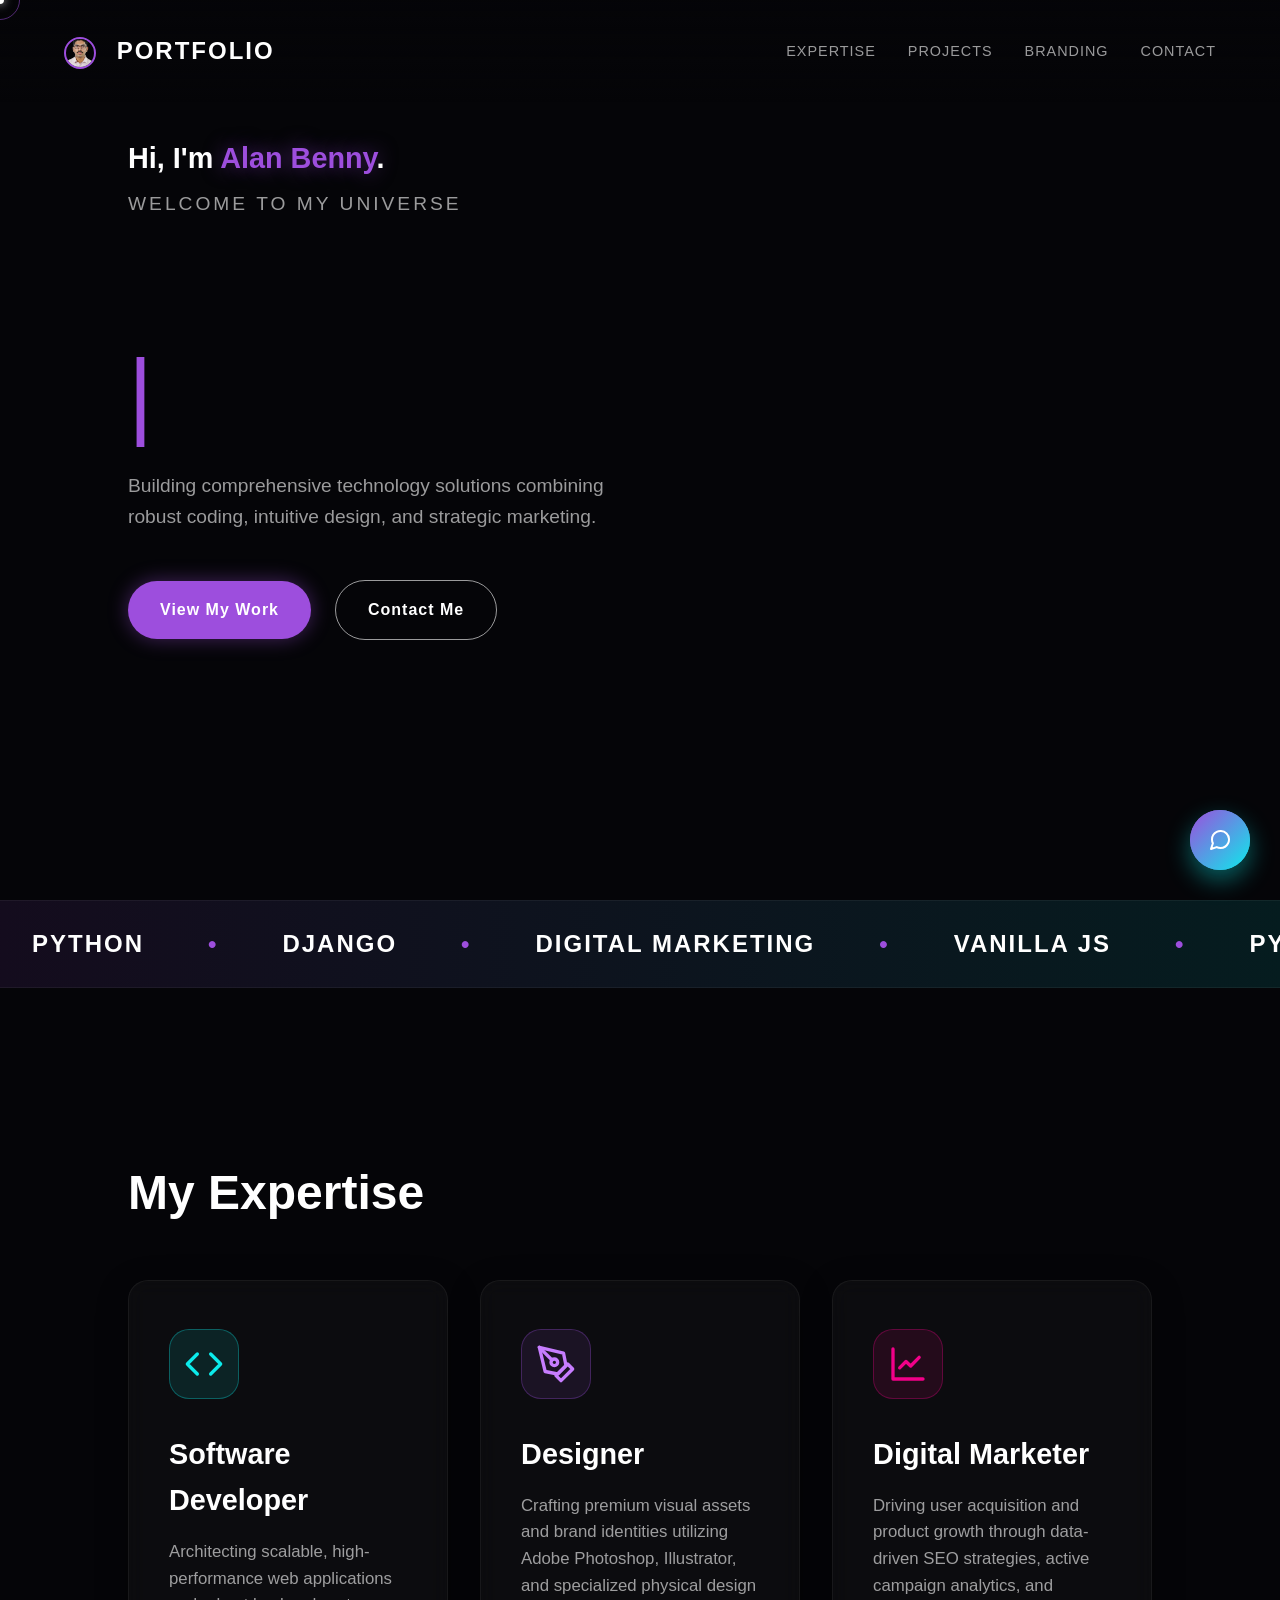
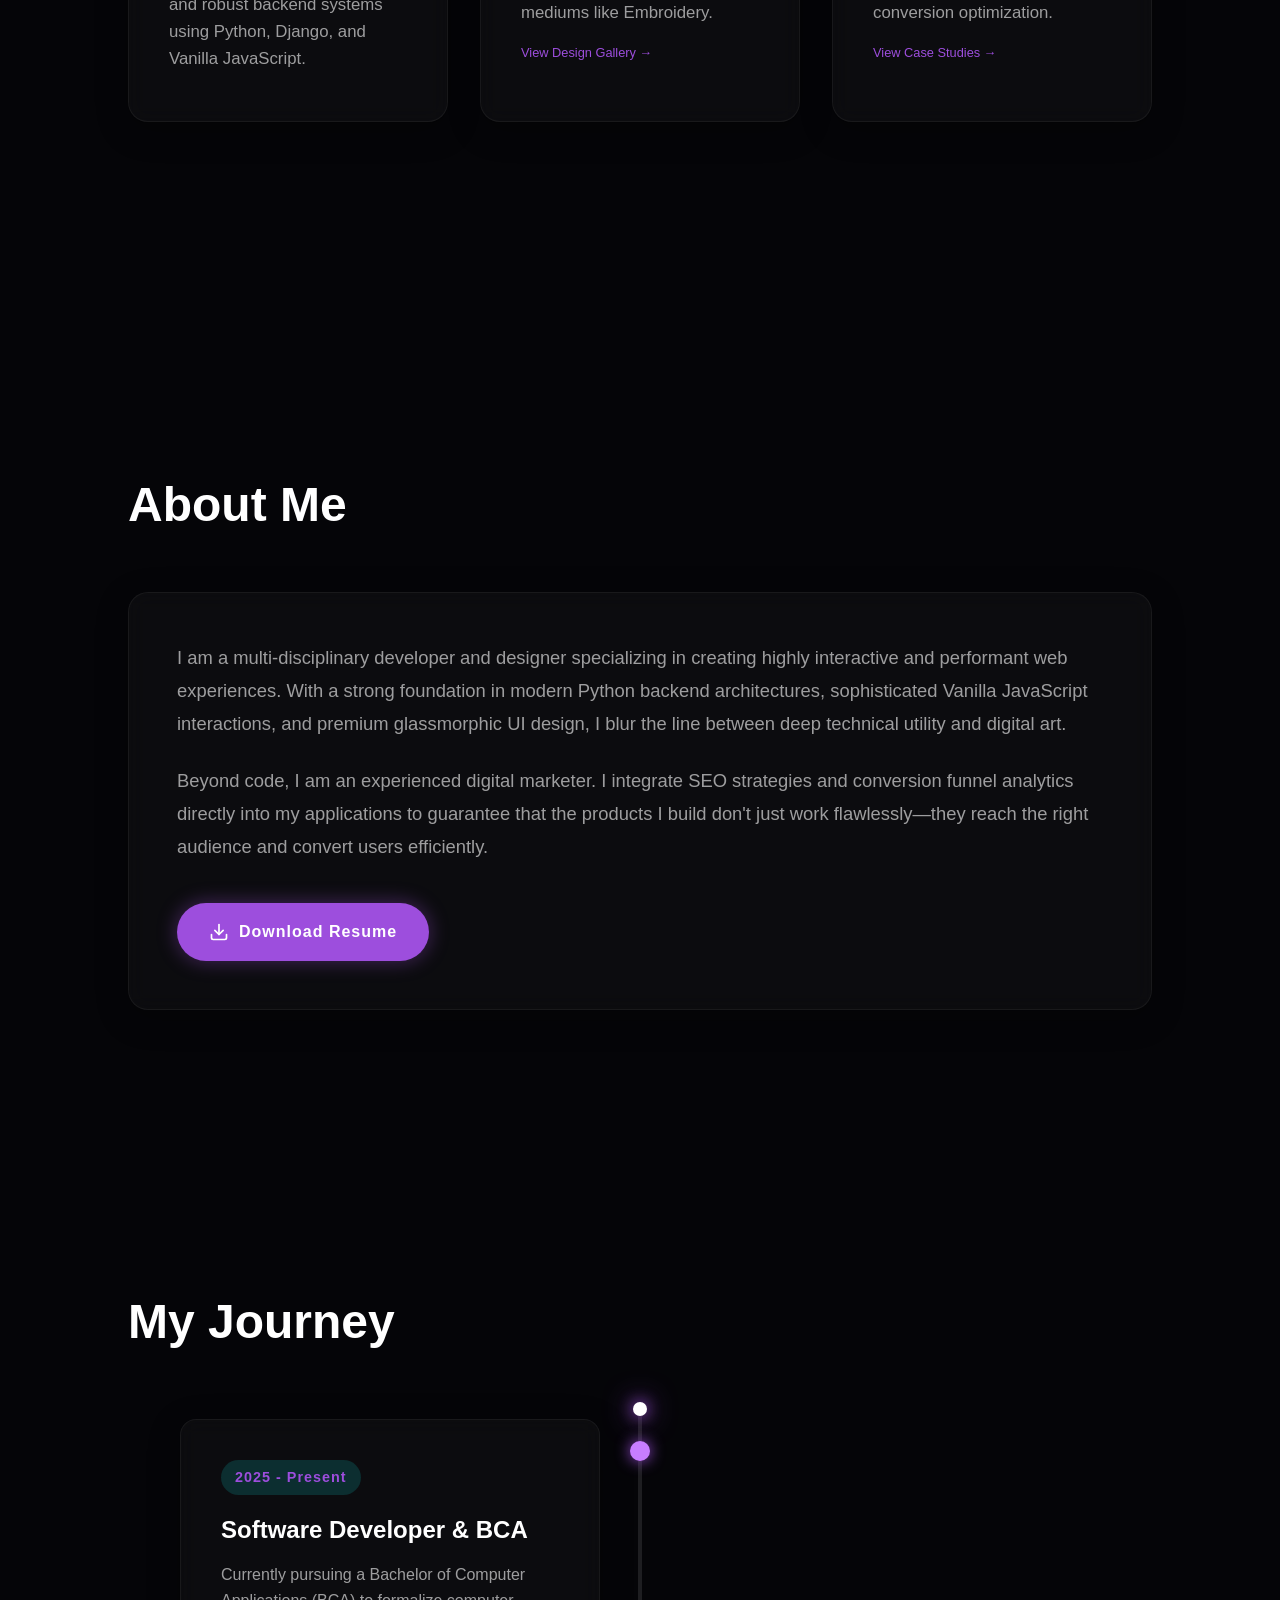
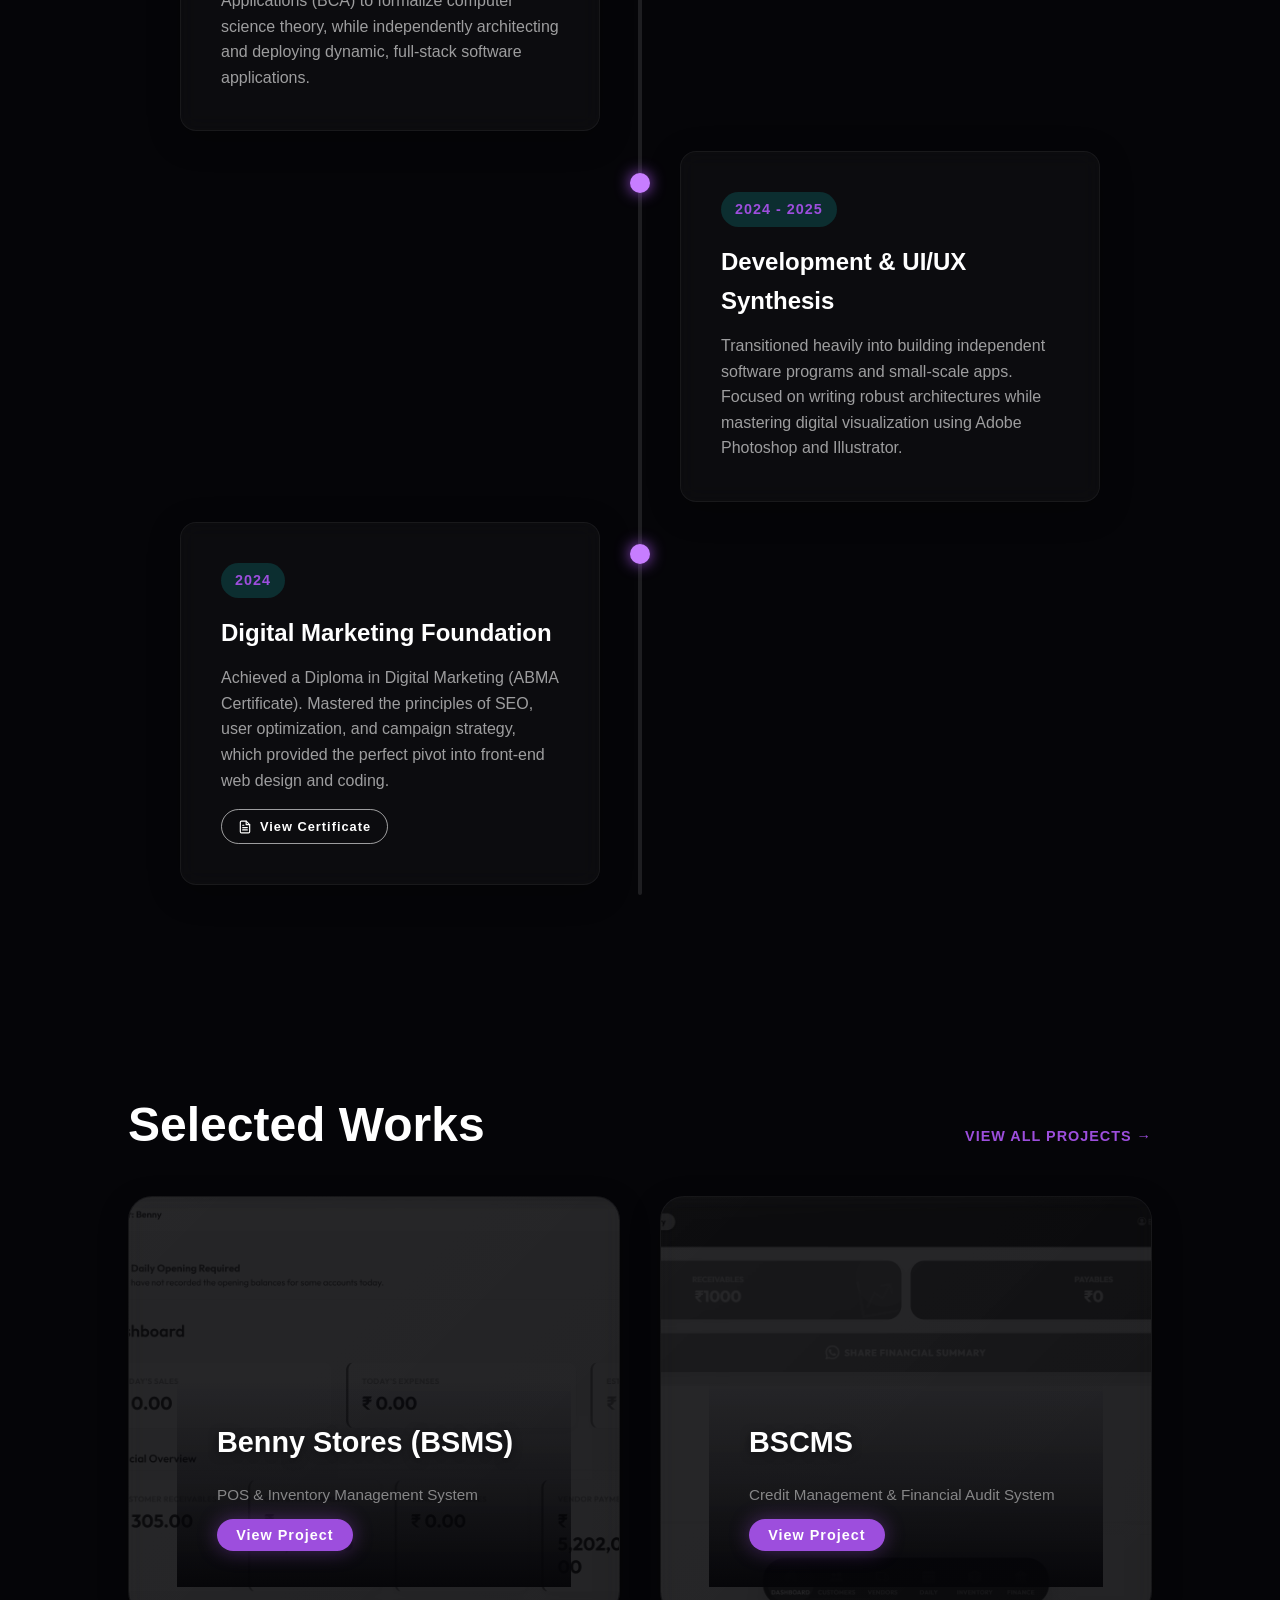
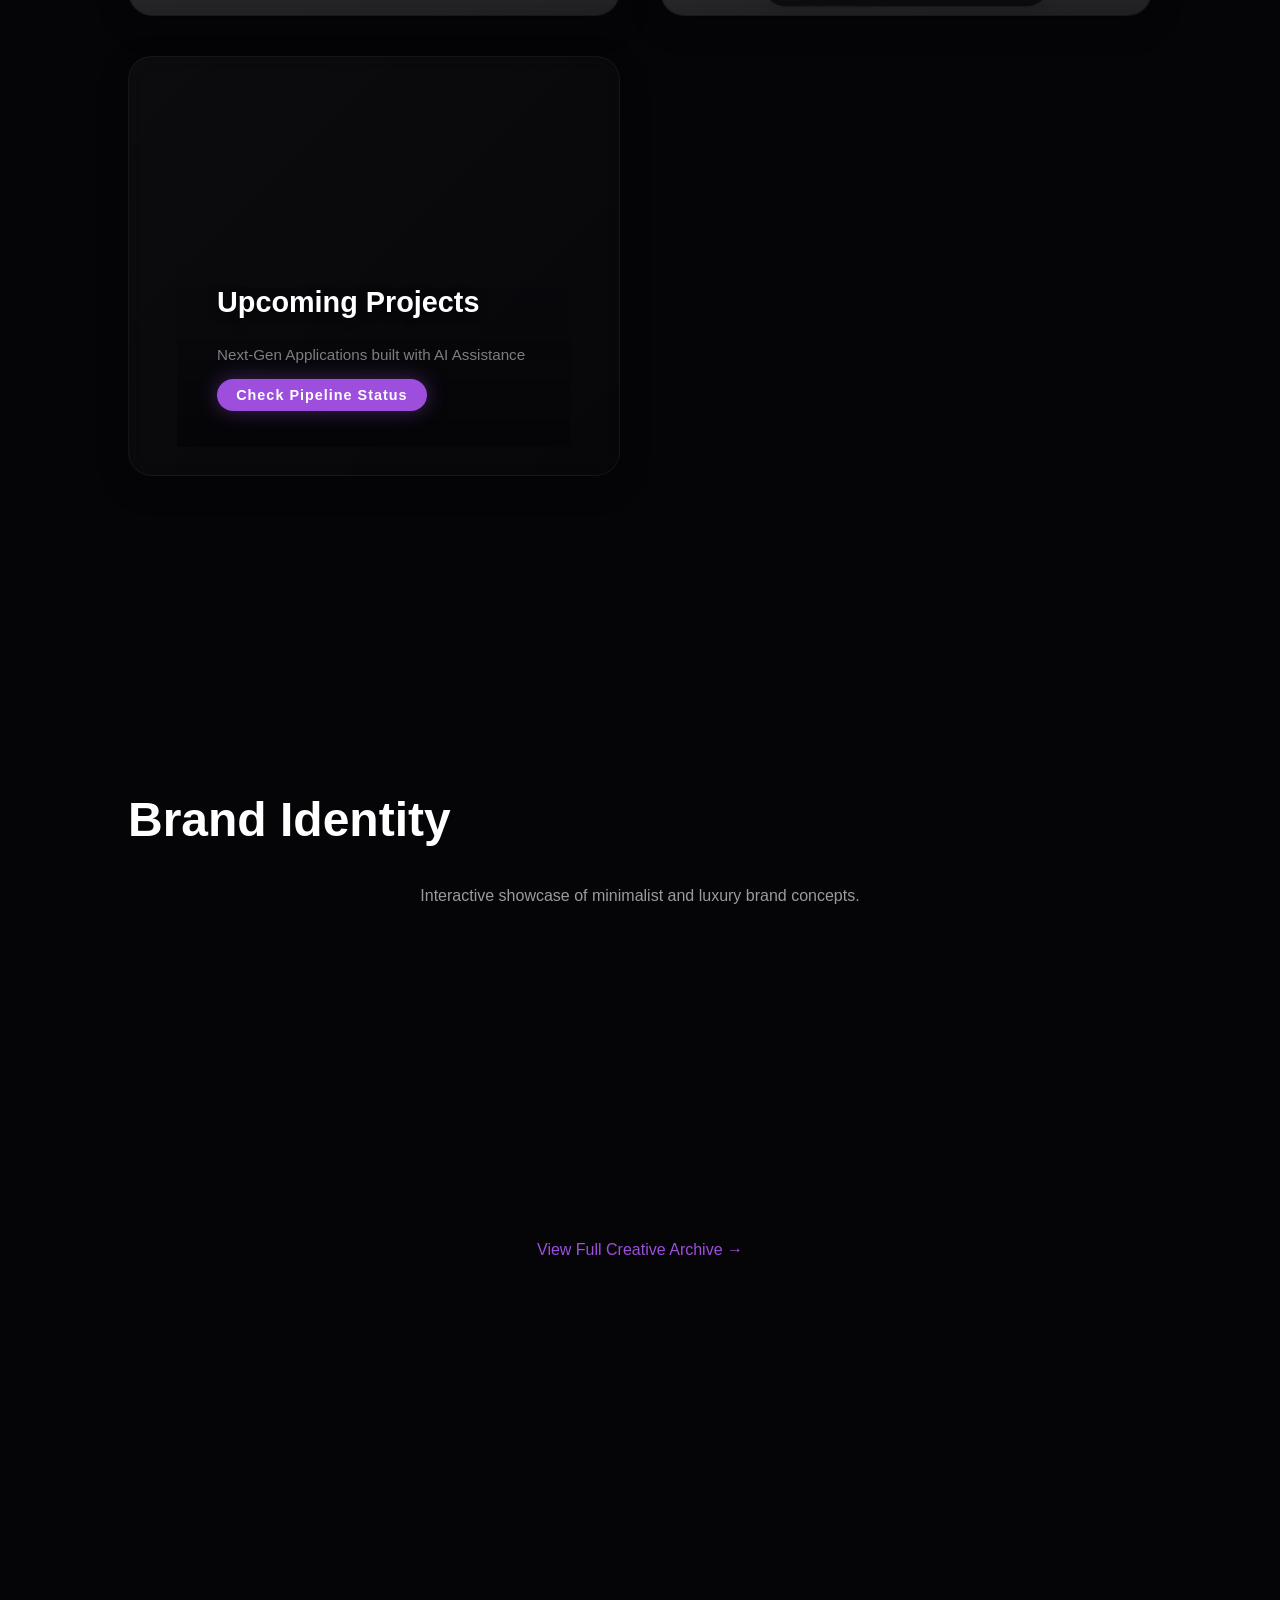
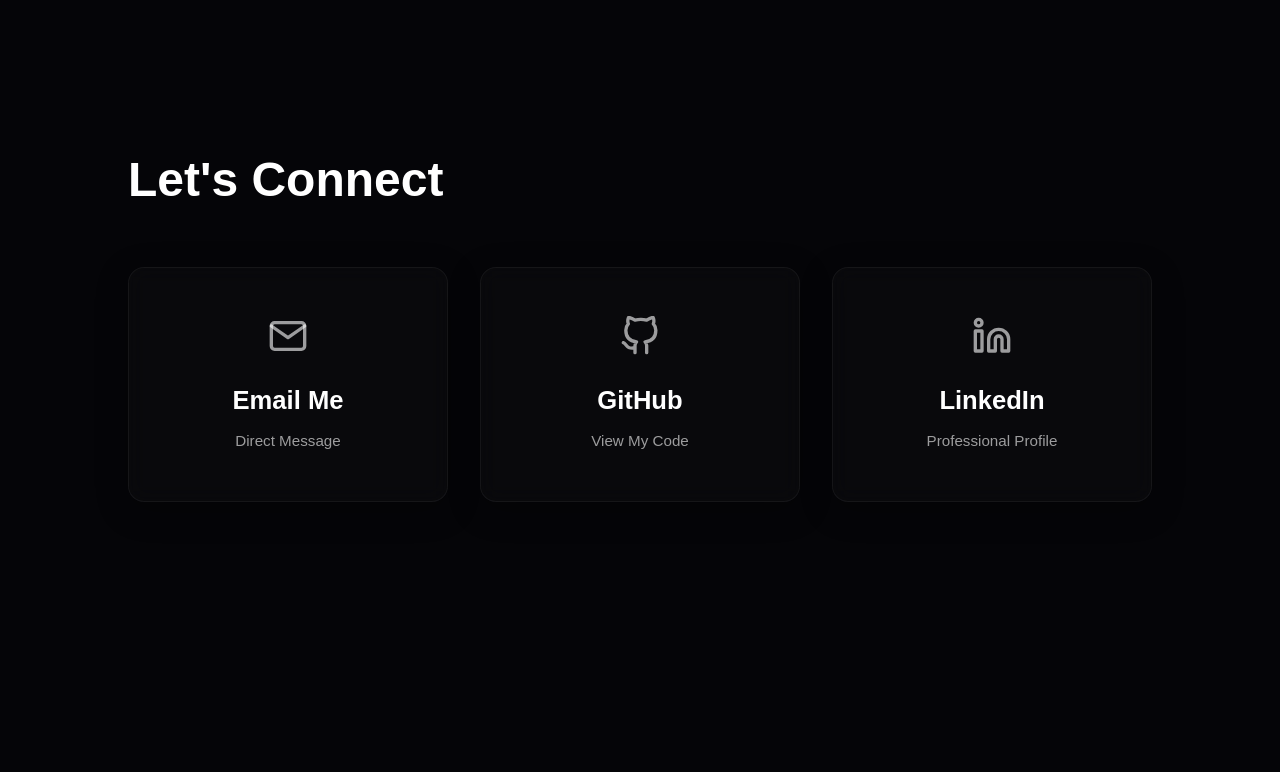
==== commit 152b2ac1: "feat: Implement Content Security Policy, enhance external link security, and improve XSS prevention " ====
--- a/index.html
+++ b/index.html
@@ -9,6 +9,7 @@
     <link rel="preconnect" href="https://fonts.gstatic.com" crossorigin>
     <link href="https://fonts.googleapis.com/css2?family=Inter:wght@300;400;500;600&family=Outfit:wght@400;700;900&display=swap" rel="stylesheet">
     <link rel="stylesheet" href="./style.css">
+    <meta http-equiv="Content-Security-Policy" content="default-src 'self'; script-src 'self' https://esm.sh/ 'unsafe-inline'; style-src 'self' 'unsafe-inline' https://fonts.googleapis.com; font-src 'self' https://fonts.gstatic.com; img-src 'self' data: https://images.unsplash.com; connect-src 'self' https://esm.sh/; frame-src 'self';">
     
     <!-- Import Maps -->
     <script type="importmap">
@@ -250,19 +251,19 @@
           <div class="container">
             <h2 class="section-title">Let's Connect</h2>
             <div class="social-grid">
-              <a href="mailto:alanbennyvellanjiyil@gmail.com" class="social-card glass-panel" target="_blank" rel="noopener">
+              <a href="mailto:alanbennyvellanjiyil@gmail.com" class="social-card glass-panel" target="_blank" rel="noopener noreferrer">
                 <!-- SVG Email Box -->
                 <svg width="40" height="40" viewBox="0 0 24 24" fill="none" stroke="currentColor" stroke-width="2" stroke-linecap="round" stroke-linejoin="round"><path d="M4 4h16c1.1 0 2 .9 2 2v12c0 1.1-.9 2-2 2H4c-1.1 0-2-.9-2-2V6c0-1.1.9-2 2-2z"></path><polyline points="22,6 12,13 2,6"></polyline></svg>
                 <h3>Email Me</h3>
                 <p>Direct Message</p>
               </a>
-              <a href="https://github.com/Website-alan" class="social-card glass-panel" target="_blank" rel="noopener">
+              <a href="https://github.com/Website-alan" class="social-card glass-panel" target="_blank" rel="noopener noreferrer">
                 <!-- SVG Github -->
                 <svg width="40" height="40" viewBox="0 0 24 24" fill="none" stroke="currentColor" stroke-width="2" stroke-linecap="round" stroke-linejoin="round"><path d="M9 19c-5 1.5-5-2.5-7-3m14 6v-3.87a3.37 3.37 0 0 0-.94-2.61c3.14-.35 6.44-1.54 6.44-7A5.44 5.44 0 0 0 20 4.77 5.07 5.07 0 0 0 19.91 1S18.73.65 16 2.48a13.38 13.38 0 0 0-7 0C6.27.65 5.09 1 5.09 1A5.07 5.07 0 0 0 5 4.77a5.44 5.44 0 0 0-1.5 3.78c0 5.42 3.3 6.61 6.44 7A3.37 3.37 0 0 0 9 18.13V22"></path></svg>
                 <h3>GitHub</h3>
                 <p>View My Code</p>
               </a>
-              <a href="https://www.linkedin.com/in/alan-benny-87a0582b9/" class="social-card glass-panel" target="_blank" rel="noopener">
+              <a href="https://www.linkedin.com/in/alan-benny-87a0582b9/" class="social-card glass-panel" target="_blank" rel="noopener noreferrer">
                 <!-- SVG LinkedIn -->
                 <svg width="40" height="40" viewBox="0 0 24 24" fill="none" stroke="currentColor" stroke-width="2" stroke-linecap="round" stroke-linejoin="round"><path d="M16 8a6 6 0 0 1 6 6v7h-4v-7a2 2 0 0 0-2-2 2 2 0 0 0-2 2v7h-4v-7a6 6 0 0 1 6-6z"></path><rect x="2" y="9" width="4" height="12"></rect><circle cx="4" cy="4" r="2"></circle></svg>
                 <h3>LinkedIn</h3>
@@ -310,7 +311,7 @@
           <button id="closeCert" class="close-modal-btn">&times;</button>
         </div>
         <div class="modal-body">
-          <iframe id="certFrame" src="" width="100%" height="100%" frameborder="0"></iframe>
+          <iframe id="certFrame" src="" width="100%" height="100%" frameborder="0" sandbox="allow-scripts allow-same-origin allow-popups"></iframe>
         </div>
       </div>
     </div>
--- a/style.css
+++ b/style.css
@@ -1068,4 +1068,70 @@
   .logo-grid {
     grid-template-columns: repeat(2, 1fr);
   }
-}
+
+  /* Navigation Fix */
+  .navbar {
+    flex-direction: column;
+    padding: 1.5rem 1rem !important;
+    gap: 1rem;
+    background: rgba(5,5,8,0.95);
+    backdrop-filter: blur(15px);
+  }
+
+  .nav-links {
+    width: 100%;
+    justify-content: center;
+    gap: 1rem;
+    font-size: 0.8rem;
+    overflow-x: auto;
+    scrollbar-width: none;
+  }
+
+  .nav-links::-webkit-scrollbar { display: none; }
+
+  /* Hero Section scaling */
+  .hero-content {
+    text-align: center;
+    padding: 0 5%;
+  }
+
+  .title {
+    font-size: 2.8rem !important;
+    line-height: 1.1;
+  }
+
+  .subtitle {
+    font-size: 1rem;
+    letter-spacing: 2px;
+  }
+
+  .cta-group {
+    flex-direction: column;
+    gap: 1rem;
+    margin-top: 2rem;
+  }
+
+  .btn {
+    width: 100%;
+    text-align: center;
+    justify-content: center;
+  }
+
+  /* Grid Fixes */
+  .expertise-grid {
+    gap: 1rem;
+  }
+
+  .expertise-card {
+    padding: 1.5rem;
+  }
+
+  /* Project adjustments */
+  .project-archive-container {
+    padding: 2rem 5%;
+  }
+
+  .archive-header h1 {
+    font-size: 2.5rem;
+  }
+}
